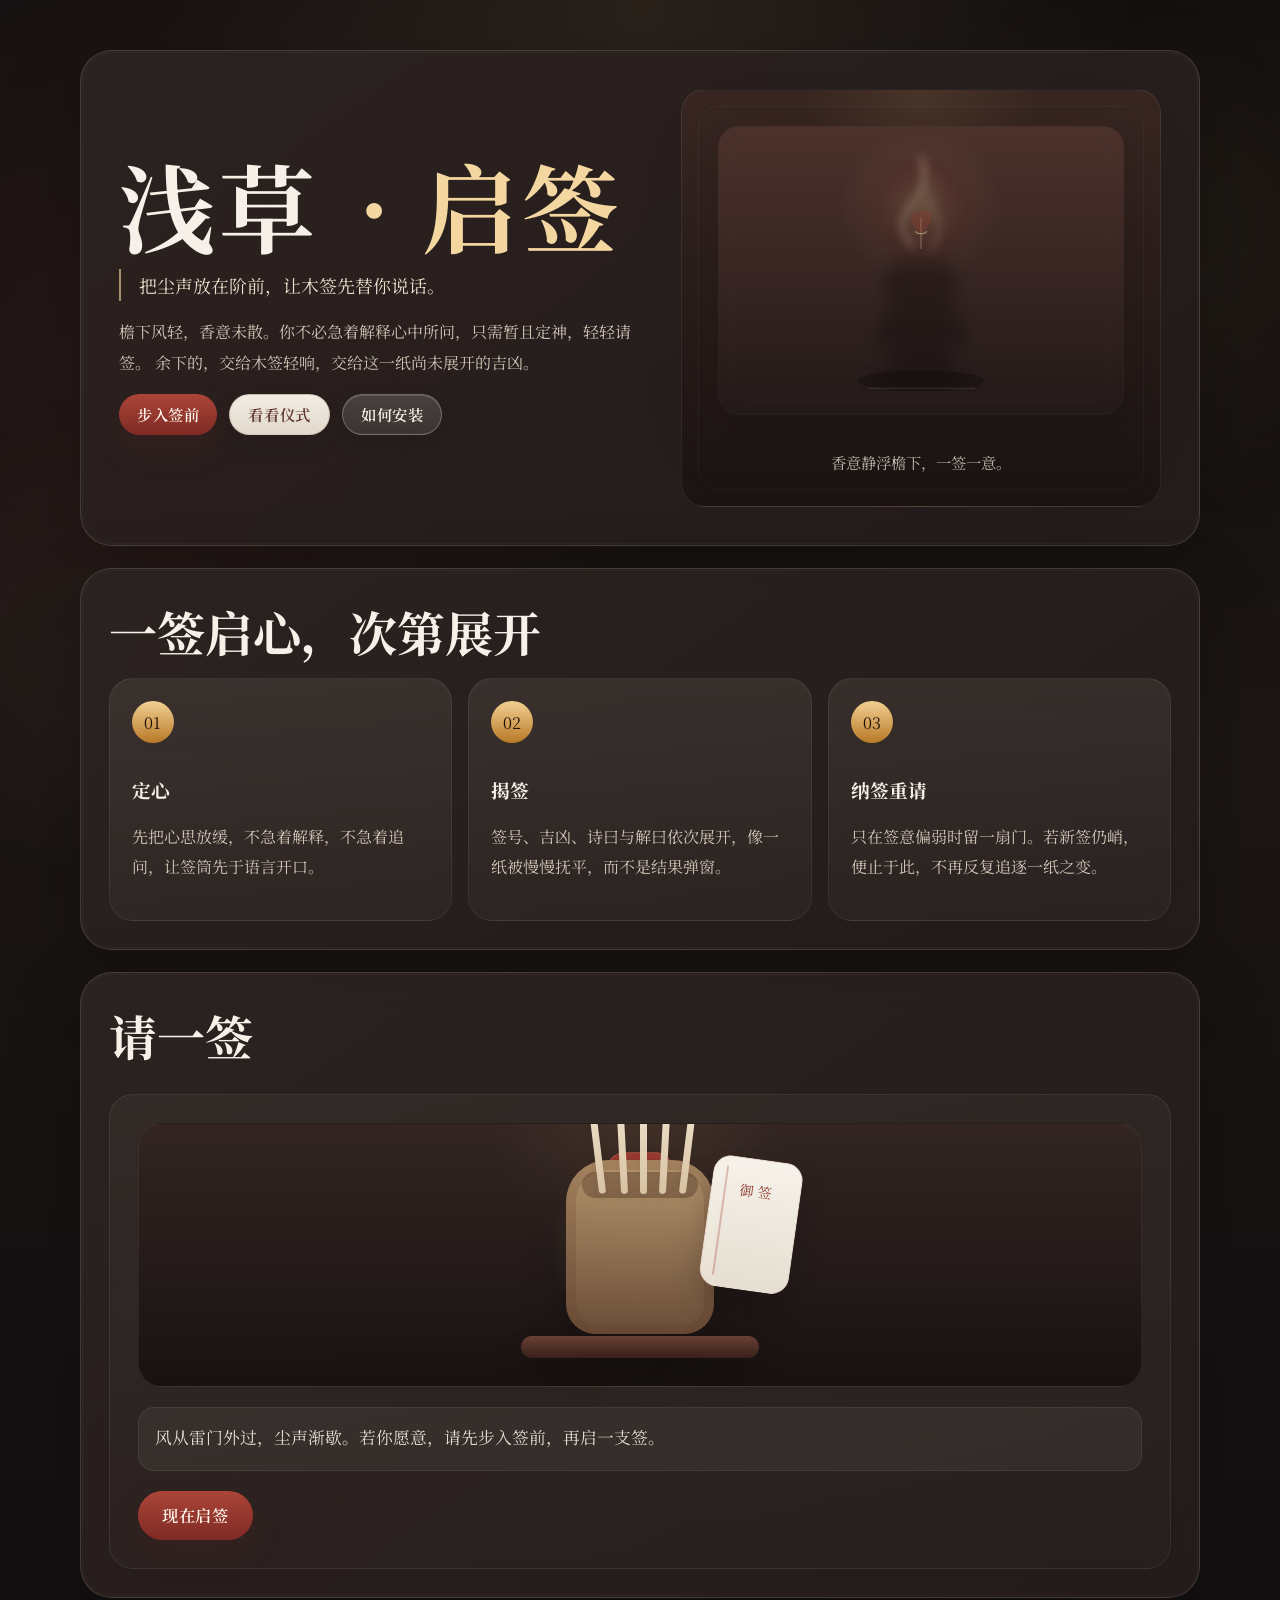
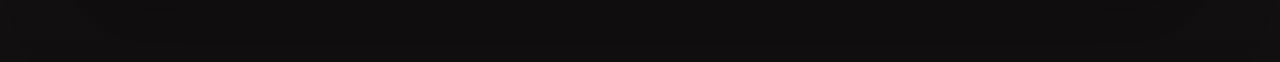
==== app/index.html @ eb8ab94d "Refine hero incense artwork" ====
<!doctype html>
<html lang="zh-CN">
  <head>
    <meta charset="utf-8" />
    <meta
      name="viewport"
      content="width=device-width, initial-scale=1, viewport-fit=cover"
    />
    <meta name="theme-color" content="#7b261b" />
    <meta
      name="description"
      content="浅草·启签 app：以更有仪式感的移动端体验，请一支真实的浅草观音灵签。"
    />
    <meta name="mobile-web-app-capable" content="yes" />
    <meta name="apple-mobile-web-app-capable" content="yes" />
    <meta name="apple-mobile-web-app-title" content="浅草·启签" />
    <meta name="apple-mobile-web-app-status-bar-style" content="black-translucent" />
    <title>浅草·启签</title>
    <link rel="preconnect" href="https://fonts.googleapis.com" />
    <link rel="preconnect" href="https://fonts.gstatic.com" crossorigin />
    <link
      rel="stylesheet"
      href="https://fonts.googleapis.com/css2?family=Noto+Serif+SC:wght@400;500;600;700&display=swap"
    />
    <link rel="icon" href="./icon.svg" type="image/svg+xml" />
    <link rel="apple-touch-icon" href="./icons/apple-touch-icon-180.png" />
    <link rel="manifest" href="./manifest.webmanifest" />
    <link rel="stylesheet" href="./styles.css?v=20260418-heroA1" />
  </head>
  <body>
    <div class="page-glow page-glow-a"></div>
    <div class="page-glow page-glow-b"></div>

    <main class="app-shell">
      <section class="hero panel">
        <div class="hero-copy">
          <h1>
            浅草
            <span>· 启签</span>
          </h1>
          <blockquote>
            把尘声放在阶前，让木签先替你说话。
          </blockquote>
          <p class="hero-body">
            檐下风轻，香意未散。你不必急着解释心中所问，只需暂且定神，轻轻请签。
            余下的，交给木签轻响，交给这一纸尚未展开的吉凶。
          </p>
          <div class="hero-actions">
            <button class="button button-primary" id="start-ritual">
              步入签前
            </button>
            <button class="button button-secondary" id="scroll-overview">
              看看仪式
            </button>
            <button class="button button-ghost" id="install-app" hidden>
              安装到手机
            </button>
          </div>
          <p class="install-note hidden" id="install-hint"></p>
        </div>

        <div class="hero-scene" aria-hidden="true">
          <img
            class="hero-illustration"
            src="./art/hero-incense.svg?v=20260418-heroA1"
            alt=""
          />
          <div class="scene-caption">香意静浮檐下，一签一意。</div>
        </div>
      </section>

      <section class="overview panel" id="overview">
        <div class="overview-heading">
          <h2>一签启心，次第展开</h2>
        </div>
        <div class="overview-grid">
          <article class="overview-card">
            <span class="overview-step">01</span>
            <h3>定心</h3>
            <p>先把心思放缓，不急着解释，不急着追问，让签筒先于语言开口。</p>
          </article>
          <article class="overview-card">
            <span class="overview-step">02</span>
            <h3>揭签</h3>
            <p>签号、吉凶、诗曰与解曰依次展开，像一纸被慢慢抚平，而不是结果弹窗。</p>
          </article>
          <article class="overview-card">
            <span class="overview-step">03</span>
            <h3>纳签重请</h3>
            <p>只在签意偏弱时留一扇门。若新签仍峭，便止于此，不再反复追逐一纸之变。</p>
          </article>
        </div>
      </section>

      <section class="ritual panel ritual-panel" id="ritual-panel">
        <div class="panel-heading">
          <div>
            <h2 id="ritual-title">请一签</h2>
          </div>
          <button class="button button-ghost" id="reset-session" hidden>
            收起签纸
          </button>
        </div>

        <div class="ritual-stage" id="ritual-stage">
          <div class="ritual-machine" id="ritual-machine" aria-hidden="true">
            <div class="machine-aura"></div>
            <div class="machine-label">签筒</div>
            <div class="machine-vessel">
              <span class="machine-stick machine-stick-a"></span>
              <span class="machine-stick machine-stick-b"></span>
              <span class="machine-stick machine-stick-c"></span>
              <span class="machine-stick machine-stick-d"></span>
              <span class="machine-stick machine-stick-e"></span>
            </div>
            <div class="machine-slip-card">
              <span>御签</span>
            </div>
            <div class="machine-base"></div>
          </div>

          <div class="ritual-status" id="ritual-status">
            把指尖轻轻停在这里，等一支签从静里响出来。
          </div>

          <div class="ritual-actions" id="ritual-actions">
            <button class="button button-primary button-large" id="draw-button">
              现在启签
            </button>
          </div>
        </div>

        <section class="result hidden" id="result-card" aria-live="polite">
          <div class="result-topline" id="result-topline"></div>
          <div class="result-reveal" id="result-reveal"></div>
          <div class="fortune-chip" id="fortune-chip"></div>

          <section class="fortune-section">
            <h3>诗曰</h3>
            <p class="poem" id="fortune-poem"></p>
          </section>

          <section class="fortune-section">
            <h3>签意</h3>
            <p class="explain" id="fortune-summary"></p>
            <p class="explain explain-detail" id="fortune-explain"></p>
          </section>

          <section class="fortune-section">
            <h3>解曰</h3>
            <ul class="guidance-list" id="fortune-guidance"></ul>
          </section>

          <section class="ritual-note hidden" id="redraw-note">
            <h3>若你不欲留此签</h3>
            <p id="redraw-invitation"></p>
            <p id="redraw-ritual"></p>
            <p id="redraw-shift"></p>
          </section>

          <section class="ritual-note hidden" id="fate-shift-note">
            <h3>转势</h3>
            <p id="fate-shift-before"></p>
            <p id="fate-shift-after"></p>
          </section>

          <section class="ritual-stop hidden" id="stop-note">
            <p class="stop-label">今日宜止</p>
            <p>
              新签仍示峭意，今日的签话已经说尽。与其再追一纸之变，不如先把脚步放稳，把心火慢慢收低。
            </p>
          </section>

          <p class="result-closing" id="result-closing"></p>

          <div class="result-actions" id="result-actions"></div>
        </section>
      </section>
    </main>

    <dialog class="ritual-dialog" id="redraw-dialog">
      <form method="dialog" class="ritual-dialog-card">
        <h3>纳签重请</h3>
        <p>
          旧签若你不愿强留，便把它留在纸上，让那一段滞气止于此处。若你决定再启一回，新签将只照见从此刻起的路数。
        </p>
        <div class="dialog-actions">
          <button class="button button-secondary" value="cancel">再想想</button>
          <button class="button button-primary" id="confirm-redraw" value="default">
            销此旧签，再启新签
          </button>
        </div>
      </form>
    </dialog>

    <dialog class="ritual-dialog" id="install-dialog">
      <form method="dialog" class="ritual-dialog-card">
        <h3>添加到主屏幕</h3>
        <p class="dialog-copy" id="install-dialog-copy"></p>
        <ul class="dialog-list" id="install-dialog-steps"></ul>
        <div class="dialog-actions">
          <button class="button button-secondary" id="close-install-dialog" value="cancel">
            我知道了
          </button>
        </div>
      </form>
    </dialog>

    <template id="action-button-template">
      <button class="button"></button>
    </template>

    <script type="module" src="./app.js?v=20260416-2"></script>
  </body>
</html>
---- app/styles.css ----
:root {
  --bg-ink: #141111;
  --bg-lacquer: #241b19;
  --bg-rust: #5b3029;
  --paper: #f6f1e8;
  --paper-deep: #e9dfcf;
  --gold: #b38b52;
  --vermilion: #a33d33;
  --vermilion-deep: #7e2a24;
  --wood: #8b6848;
  --sumi: #211816;
  --gold-soft: rgba(191, 138, 44, 0.22);
  --moss: #55674f;
  --ink: #251815;
  --ink-soft: rgba(37, 24, 21, 0.74);
  --line: rgba(255, 245, 227, 0.14);
  --shadow: 0 28px 80px rgba(0, 0, 0, 0.22);
  --radius-xl: 32px;
  --radius-lg: 24px;
  --radius-md: 18px;
  --ease-out: cubic-bezier(0.2, 0.8, 0.2, 1);
  font-family: "Noto Serif SC", "Songti SC", "STSong", "Iowan Old Style",
    "Palatino Linotype", "Book Antiqua", Baskerville, "Times New Roman", serif;
}

* {
  box-sizing: border-box;
}

html {
  scroll-behavior: smooth;
}

body {
  margin: 0;
  min-height: 100vh;
  color: var(--paper);
  background:
    radial-gradient(circle at top, rgba(179, 139, 82, 0.14), transparent 28%),
    radial-gradient(circle at 14% 22%, rgba(163, 61, 51, 0.12), transparent 30%),
    linear-gradient(180deg, #131011 0%, #1c1615 46%, #120f10 100%);
  overflow-x: hidden;
}

body::before {
  content: "";
  position: fixed;
  inset: 0;
  pointer-events: none;
  background-image:
    linear-gradient(115deg, rgba(255, 255, 255, 0.018), transparent 36%),
    linear-gradient(65deg, rgba(255, 255, 255, 0.012), transparent 28%),
    repeating-linear-gradient(
      90deg,
      rgba(255, 255, 255, 0.01),
      rgba(255, 255, 255, 0.01) 1px,
      transparent 1px,
      transparent 26px
    );
  mask-image: radial-gradient(circle at center, black, transparent 88%);
  opacity: 0.2;
}

.page-glow {
  position: fixed;
  border-radius: 999px;
  filter: blur(90px);
  opacity: 0.34;
  pointer-events: none;
}

.page-glow-a {
  width: 20rem;
  height: 20rem;
  top: 8%;
  right: -4rem;
  background: rgba(191, 138, 44, 0.2);
}

.page-glow-b {
  width: 18rem;
  height: 18rem;
  bottom: 12%;
  left: -4rem;
  background: rgba(104, 133, 88, 0.14);
}

.app-shell {
  position: relative;
  z-index: 1;
  width: min(1120px, calc(100% - 32px));
  margin: 0 auto;
  padding: 28px 0 64px;
}

.panel {
  position: relative;
  overflow: hidden;
  margin-top: 22px;
  border: 1px solid var(--line);
  border-radius: var(--radius-xl);
  background:
    linear-gradient(145deg, rgba(255, 245, 227, 0.05), rgba(255, 245, 227, 0.02)),
    rgba(32, 24, 23, 0.94);
  box-shadow: var(--shadow);
  backdrop-filter: blur(18px);
}

.panel::after {
  content: "";
  position: absolute;
  inset: 1px;
  border-radius: calc(var(--radius-xl) - 1px);
  pointer-events: none;
  border: 1px solid rgba(255, 255, 255, 0.03);
}

.hero {
  display: grid;
  gap: 32px;
  padding: 28px;
}

.eyebrow {
  margin: 0 0 14px;
  font-size: 0.78rem;
  letter-spacing: 0.22em;
  text-transform: uppercase;
  color: rgba(245, 236, 218, 0.58);
}

.hero h1 {
  margin: 0;
  font-size: clamp(3rem, 9vw, 6rem);
  line-height: 0.92;
  letter-spacing: 0.04em;
}

.hero h1 span {
  display: inline-block;
  margin-left: 0.12em;
  color: #f4d7a0;
}

blockquote {
  margin: 20px 0 0;
  padding-left: 18px;
  border-left: 2px solid rgba(244, 215, 160, 0.62);
  font-size: 1.12rem;
  line-height: 1.8;
  color: rgba(255, 242, 220, 0.92);
}

.hero-body,
.overview-card p {
  font-size: 1rem;
  line-height: 1.9;
  color: rgba(255, 243, 226, 0.78);
}

.install-note {
  margin: 12px 0 0;
  font-size: 0.94rem;
  line-height: 1.8;
  color: rgba(255, 243, 226, 0.7);
}

.hero-actions,
.ritual-actions,
.dialog-actions,
.result-actions {
  display: flex;
  flex-wrap: wrap;
  gap: 12px;
}

.button {
  appearance: none;
  border: 0;
  border-radius: 999px;
  padding: 12px 18px;
  font: inherit;
  font-size: 0.96rem;
  line-height: 1;
  font-weight: 600;
  letter-spacing: 0.04em;
  cursor: pointer;
  transition:
    transform 220ms var(--ease-out),
    box-shadow 220ms var(--ease-out),
    background-color 220ms var(--ease-out),
    color 220ms var(--ease-out),
    opacity 220ms var(--ease-out);
}

.button:focus-visible {
  outline: 2px solid rgba(244, 215, 160, 0.72);
  outline-offset: 2px;
}

.button:hover {
  transform: translateY(-1px);
}

.button:active {
  transform: translateY(0);
}

.button:disabled {
  cursor: wait;
  opacity: 0.65;
}

.button-primary {
  color: #fff7ec;
  background:
    linear-gradient(180deg, rgba(172, 69, 56, 1), rgba(126, 42, 36, 1));
  box-shadow: 0 14px 28px rgba(88, 32, 27, 0.26);
}

.button-secondary {
  color: #60362f;
  background:
    linear-gradient(180deg, rgba(246, 241, 232, 0.98), rgba(234, 225, 212, 0.96));
  border: 1px solid rgba(96, 54, 47, 0.18);
  box-shadow: 0 10px 22px rgba(23, 14, 13, 0.08);
}

.button-ghost {
  color: rgba(250, 244, 236, 0.98);
  background:
    linear-gradient(180deg, rgba(246, 241, 232, 0.16), rgba(246, 241, 232, 0.1));
  border: 1px solid rgba(246, 241, 232, 0.28);
  box-shadow:
    inset 0 1px 0 rgba(255, 255, 255, 0.14),
    0 10px 24px rgba(0, 0, 0, 0.12);
}

.panel-heading .button-ghost {
  color: #fff8f0;
  background:
    linear-gradient(180deg, rgba(246, 241, 232, 0.18), rgba(246, 241, 232, 0.12));
  border-color: rgba(246, 241, 232, 0.34);
}

.button-large {
  padding-inline: 24px;
  padding-block: 16px;
  font-size: 1.02rem;
}

.hero-scene {
  position: relative;
  min-height: 360px;
  padding: 28px 28px 30px;
  display: flex;
  flex-direction: column;
  align-items: center;
  justify-content: flex-end;
  border-radius: var(--radius-lg);
  background:
    radial-gradient(circle at top, rgba(179, 139, 82, 0.14), transparent 24%),
    linear-gradient(180deg, rgba(58, 39, 34, 0.96), rgba(27, 20, 19, 0.98));
  border: 1px solid rgba(255, 242, 220, 0.08);
}

.hero-illustration {
  position: relative;
  width: min(100%, 468px);
  height: auto;
  margin-top: auto;
  filter: drop-shadow(0 18px 36px rgba(0, 0, 0, 0.16));
}

.hero-scene::after {
  content: "";
  position: absolute;
  inset: 16px;
  border-radius: calc(var(--radius-lg) - 4px);
  border: 1px solid rgba(255, 255, 255, 0.035);
  pointer-events: none;
}

.scene-aura {
  position: absolute;
  top: 42px;
  width: 180px;
  height: 180px;
  border-radius: 999px;
  background: radial-gradient(circle, rgba(242, 218, 176, 0.3), transparent 70%);
  opacity: 0.64;
}

.scene-crest {
  position: absolute;
  top: 26px;
  width: 104px;
  height: 104px;
  border-radius: 50%;
  background:
    radial-gradient(circle at 50% 42%, rgba(244, 215, 160, 0.24), rgba(163, 61, 51, 0.16) 52%, transparent 72%);
  border: 1px solid rgba(255, 232, 214, 0.14);
  box-shadow:
    inset 0 1px 0 rgba(255, 255, 255, 0.08),
    0 18px 38px rgba(0, 0, 0, 0.14);
}

.scene-crest::before,
.scene-crest::after {
  content: "";
  position: absolute;
  left: 50%;
  transform: translateX(-50%);
}

.scene-crest::before {
  top: -30px;
  width: 1px;
  height: 30px;
  background: linear-gradient(180deg, rgba(244, 215, 160, 0.42), transparent);
}

.scene-crest::after {
  inset: 16px;
  border-radius: 50%;
  border: 1px solid rgba(244, 215, 160, 0.18);
  box-shadow: inset 0 0 0 10px rgba(255, 245, 227, 0.02);
  transform: none;
}

.scene-vessel {
  position: absolute;
  bottom: 84px;
  width: 156px;
  height: 194px;
  border-radius: 44px 44px 32px 32px;
  background:
    linear-gradient(180deg, rgba(183, 150, 109, 0.98), rgba(107, 78, 56, 0.98));
  box-shadow:
    inset 0 0 0 10px rgba(90, 54, 34, 0.18),
    0 24px 42px rgba(0, 0, 0, 0.2);
  z-index: 2;
}

.scene-vessel::before {
  content: "";
  position: absolute;
  inset: 12px 16px auto;
  height: 24px;
  border-radius: 999px;
  background: rgba(74, 49, 36, 0.38);
}

.scene-stick,
.machine-stick {
  position: absolute;
  bottom: 140px;
  width: 7px;
  height: 118px;
  border-radius: 999px;
  background: linear-gradient(180deg, #f4ead7, #d7c2a2);
  box-shadow: 0 6px 10px rgba(0, 0, 0, 0.08);
}

.scene-stick-a,
.machine-stick-a {
  left: 26px;
  transform: rotate(-7deg);
}

.scene-stick-b,
.machine-stick-b {
  left: 52px;
  transform: rotate(-3deg);
}

.scene-stick-c,
.machine-stick-c {
  left: 74px;
}

.scene-stick-d,
.machine-stick-d {
  left: 96px;
  transform: rotate(3deg);
}

.scene-stick-e,
.machine-stick-e {
  left: 120px;
  transform: rotate(7deg);
}

.scene-slip-paper {
  position: absolute;
  right: 92px;
  bottom: 118px;
  width: 96px;
  height: 136px;
  padding-top: 22px;
  border-radius: 18px;
  background:
    linear-gradient(180deg, rgba(250, 247, 239, 0.98), rgba(234, 226, 213, 0.98));
  border: 1px solid rgba(126, 42, 36, 0.12);
  box-shadow: 0 22px 36px rgba(0, 0, 0, 0.18);
  transform: rotate(8deg);
  color: #8f3c31;
  font-size: 0.92rem;
  letter-spacing: 0.26em;
  text-align: center;
  z-index: 1;
}

.scene-slip-paper::before,
.machine-slip-card::before {
  content: "";
  position: absolute;
  inset: 10px auto 10px 12px;
  width: 2px;
  border-radius: 999px;
  background: rgba(163, 61, 51, 0.3);
}

.scene-slip-paper span,
.machine-slip-card span {
  display: inline-block;
  transform: translateX(0.13em);
}

.scene-base {
  position: relative;
  width: 248px;
  height: 24px;
  border-radius: 999px;
  background: linear-gradient(180deg, #694033, #38201a);
  box-shadow: 0 18px 32px rgba(0, 0, 0, 0.18);
}

.scene-caption {
  position: relative;
  margin-top: 26px;
  font-size: 0.96rem;
  line-height: 1.8;
  color: rgba(255, 244, 230, 0.72);
}

.overview,
.ritual-panel {
  padding: 28px;
}

.overview-heading {
  margin-bottom: 12px;
}

.overview-grid {
  display: grid;
  gap: 16px;
}

.overview-card {
  padding: 22px;
  border-radius: var(--radius-lg);
  background:
    linear-gradient(180deg, rgba(255, 245, 227, 0.08), rgba(255, 245, 227, 0.03));
  border: 1px solid rgba(255, 245, 227, 0.07);
  transform: translateY(18px);
  opacity: 0;
  animation: rise-in 700ms var(--ease-out) forwards;
}

.overview-card:nth-child(2) {
  animation-delay: 120ms;
}

.overview-card:nth-child(3) {
  animation-delay: 220ms;
}

.overview-step {
  display: inline-flex;
  align-items: center;
  justify-content: center;
  width: 42px;
  height: 42px;
  border-radius: 999px;
  margin-bottom: 14px;
  color: #23110c;
  background: linear-gradient(180deg, #f2d093, #b87926);
}

.panel-heading {
  display: flex;
  align-items: start;
  justify-content: space-between;
  gap: 18px;
}

.panel-heading h2,
.overview-heading h2 {
  margin: 0;
  font-size: clamp(1.8rem, 4vw, 3rem);
}

.ritual-stage {
  display: grid;
  gap: 20px;
  margin-top: 24px;
  padding: 20px;
  border-radius: var(--radius-lg);
  background:
    linear-gradient(180deg, rgba(245, 236, 218, 0.045), rgba(245, 236, 218, 0.02));
  border: 1px solid rgba(245, 236, 218, 0.08);
}

.ritual-machine {
  position: relative;
  height: 264px;
  border-radius: var(--radius-lg);
  background:
    radial-gradient(circle at top, rgba(179, 139, 82, 0.12), transparent 26%),
    linear-gradient(180deg, rgba(51, 37, 34, 0.96), rgba(24, 18, 17, 0.98));
  overflow: hidden;
  border: 1px solid rgba(245, 236, 218, 0.06);
}

.machine-aura,
.machine-label,
.machine-vessel,
.machine-slip-card,
.machine-base {
  position: absolute;
  left: 50%;
  transform: translateX(-50%);
}

.machine-aura {
  top: 34px;
  width: 180px;
  height: 180px;
  border-radius: 999px;
  background: radial-gradient(circle, rgba(242, 218, 176, 0.22), transparent 72%);
}

.machine-label {
  top: 28px;
  padding: 8px 16px;
  border-radius: 999px;
  background:
    linear-gradient(180deg, rgba(163, 61, 51, 0.94), rgba(126, 42, 36, 0.98));
  border: 1px solid rgba(255, 232, 214, 0.16);
  font-size: 0.8rem;
  letter-spacing: 0.28em;
  color: rgba(252, 244, 233, 0.96);
  box-shadow: 0 14px 24px rgba(0, 0, 0, 0.12);
}

.machine-vessel {
  bottom: 52px;
  width: 148px;
  height: 174px;
  border-radius: 42px 42px 30px 30px;
  background:
    linear-gradient(180deg, rgba(183, 150, 109, 0.98), rgba(107, 78, 56, 0.98));
  box-shadow:
    inset 0 0 0 10px rgba(90, 54, 34, 0.18),
    0 28px 44px rgba(0, 0, 0, 0.2);
  transform-origin: center bottom;
}

.machine-vessel::before {
  content: "";
  position: absolute;
  inset: 12px 16px auto;
  height: 26px;
  border-radius: 999px;
  background: rgba(74, 49, 36, 0.38);
}

.machine-slip-card {
  bottom: 96px;
  margin-left: 102px;
  width: 90px;
  height: 132px;
  padding-top: 21px;
  border-radius: 18px;
  background:
    linear-gradient(180deg, rgba(250, 247, 239, 0.98), rgba(234, 226, 213, 0.98));
  border: 1px solid rgba(126, 42, 36, 0.12);
  box-shadow: 0 18px 28px rgba(0, 0, 0, 0.18);
  color: #8f3c31;
  font-size: 0.88rem;
  letter-spacing: 0.26em;
  text-align: center;
  transform: translateX(-50%) rotate(8deg);
  transform-origin: center bottom;
}

.machine-base {
  bottom: 28px;
  width: 238px;
  height: 22px;
  border-radius: 999px;
  background: linear-gradient(180deg, #694033, #38201a);
  box-shadow: 0 18px 30px rgba(0, 0, 0, 0.18);
}

.ritual-machine.is-drawing .machine-vessel {
  animation: vessel-sway 1100ms var(--ease-out);
}

.ritual-machine.is-drawing .machine-slip-card {
  animation: slip-lift 1100ms var(--ease-out);
}

.ritual-machine.is-drawing .machine-stick {
  animation: stick-shiver 1100ms var(--ease-out);
}

.ritual-status {
  min-height: 64px;
  padding: 14px 16px;
  border-radius: 16px;
  background: rgba(246, 241, 232, 0.05);
  border: 1px solid rgba(246, 241, 232, 0.08);
  font-size: 1.05rem;
  line-height: 1.8;
  color: rgba(255, 247, 238, 0.88);
}

.result {
  position: relative;
  margin-top: 26px;
  padding: 28px 24px 26px;
  border-radius: calc(var(--radius-lg) + 6px);
  background:
    linear-gradient(180deg, rgba(248, 243, 235, 0.99), rgba(237, 229, 216, 0.99));
  border: 1px solid rgba(104, 72, 60, 0.12);
  color: var(--ink);
  box-shadow: 0 28px 54px rgba(0, 0, 0, 0.18);
  transform: translateY(28px);
  opacity: 0;
  isolation: isolate;
}

.result.is-visible {
  animation: result-in 900ms var(--ease-out) forwards;
}

.result::before {
  content: "";
  position: absolute;
  inset: 12px;
  border-radius: calc(var(--radius-lg) - 2px);
  border: 1px solid rgba(120, 90, 72, 0.08);
  pointer-events: none;
}

.result::after {
  content: "";
  position: absolute;
  top: 22px;
  right: 24px;
  width: 38px;
  height: 38px;
  border-radius: 999px;
  background: radial-gradient(circle, rgba(163, 61, 51, 0.22), rgba(163, 61, 51, 0.05));
  pointer-events: none;
}

.hidden {
  display: none !important;
}

.result-topline {
  font-size: 1rem;
  line-height: 1.9;
  color: #5a443c;
}

.result-reveal {
  margin-top: 12px;
  font-size: clamp(1.7rem, 5vw, 2.7rem);
  line-height: 1.2;
  color: #201310;
}

.fortune-chip {
  display: inline-flex;
  align-items: center;
  margin-top: 18px;
  padding: 8px 14px;
  border-radius: 999px;
  background: rgba(82, 52, 44, 0.08);
  color: rgba(37, 24, 21, 0.9);
  font-weight: 600;
}

.fortune-chip[data-bucket="upper"] {
  background: rgba(163, 61, 51, 0.12);
  color: #8a3128;
}

.fortune-chip[data-bucket="middle"] {
  background: rgba(85, 103, 79, 0.15);
  color: #41513d;
}

.fortune-chip[data-bucket="lower"] {
  background: rgba(123, 38, 27, 0.12);
  color: #6a2218;
}

.fortune-section {
  margin-top: 24px;
}

.fortune-section h3,
.ritual-note h3 {
  margin: 0 0 10px;
  font-size: 1rem;
  letter-spacing: 0.14em;
  color: #8a3128;
}

.poem {
  margin: 0;
  padding: 18px 18px 18px 20px;
  border-radius: 18px;
  border-left: 3px solid rgba(163, 61, 51, 0.56);
  background: rgba(255, 255, 255, 0.5);
  white-space: pre-line;
  font-size: 1.28rem;
  line-height: 1.92;
  color: #1f130f;
}

.explain {
  margin: 0;
  color: #43312c;
}

.explain-detail {
  margin-top: 12px;
  padding: 16px 18px;
  border-radius: 16px;
  background: rgba(255, 255, 255, 0.42);
}

.guidance-list {
  list-style: none;
  margin: 0;
  padding: 0;
  display: grid;
  gap: 10px;
}

.guidance-list li {
  padding: 14px 14px 14px 16px;
  border-left: 3px solid rgba(163, 61, 51, 0.36);
  border-radius: 0 14px 14px 0;
  background: rgba(255, 255, 255, 0.48);
  color: #3d2b25;
  line-height: 1.75;
}

.ritual-note,
.ritual-stop {
  margin-top: 22px;
  padding: 18px;
  border-radius: var(--radius-md);
  background:
    linear-gradient(180deg, rgba(123, 38, 27, 0.08), rgba(123, 38, 27, 0.03));
  border: 1px solid rgba(123, 38, 27, 0.14);
}

.ritual-stop {
  background:
    linear-gradient(180deg, rgba(37, 24, 21, 0.08), rgba(37, 24, 21, 0.03));
  border-color: rgba(37, 24, 21, 0.12);
}

.ritual-note p,
.ritual-stop p {
  color: #46332d;
}

.stop-label {
  margin: 0 0 10px;
  font-size: 0.86rem;
  letter-spacing: 0.22em;
  text-transform: uppercase;
  color: rgba(37, 24, 21, 0.5);
}

.result-closing {
  margin: 24px 0 0;
  font-size: 1.04rem;
  line-height: 1.9;
  color: #40302b;
}

.result-actions {
  margin-top: 20px;
}

.ritual-dialog {
  width: min(92vw, 520px);
  padding: 0;
  border: 0;
  border-radius: var(--radius-xl);
  background: transparent;
}

.ritual-dialog::backdrop {
  background: rgba(17, 9, 8, 0.72);
  backdrop-filter: blur(10px);
}

.ritual-dialog-card {
  padding: 26px;
  border-radius: var(--radius-xl);
  background:
    linear-gradient(180deg, rgba(246, 239, 225, 0.98), rgba(232, 218, 193, 0.96));
  color: var(--ink);
  box-shadow: 0 32px 90px rgba(0, 0, 0, 0.32);
}

.ritual-dialog-card h3 {
  margin: 0;
  font-size: 2rem;
}

.ritual-dialog-card p {
  line-height: 1.92;
  color: rgba(37, 24, 21, 0.76);
}

.dialog-copy {
  margin-bottom: 10px;
}

.dialog-list {
  margin: 0;
  padding-left: 20px;
  color: rgba(37, 24, 21, 0.82);
  line-height: 1.9;
}

.dialog-list li + li {
  margin-top: 8px;
}

@keyframes drift {
  from {
    transform: translateY(0) scale(1);
    opacity: 0.5;
  }
  to {
    transform: translateY(-12px) scale(1.08);
    opacity: 0.14;
  }
}

@keyframes vessel-sway {
  0%,
  100% {
    transform: translateX(-50%) rotate(0deg);
  }
  15% {
    transform: translateX(-50%) rotate(-6deg);
  }
  35% {
    transform: translateX(-50%) rotate(8deg);
  }
  60% {
    transform: translateX(-50%) rotate(-5deg);
  }
  82% {
    transform: translateX(-50%) rotate(4deg);
  }
}

@keyframes slip-lift {
  0%,
  100% {
    transform: translateX(-50%) rotate(8deg) translateY(0);
  }
  50% {
    transform: translateX(-50%) rotate(6deg) translateY(-16px);
  }
}

@keyframes stick-shiver {
  0%,
  100% {
    margin-bottom: 0;
  }
  50% {
    margin-bottom: 10px;
  }
}

@keyframes result-in {
  from {
    opacity: 0;
    transform: translateY(28px);
  }
  to {
    opacity: 1;
    transform: translateY(0);
  }
}

@keyframes rise-in {
  from {
    opacity: 0;
    transform: translateY(18px);
  }
  to {
    opacity: 1;
    transform: translateY(0);
  }
}

@media (min-width: 900px) {
  .hero {
    grid-template-columns: minmax(0, 1.05fr) minmax(360px, 0.95fr);
    align-items: center;
    padding: 38px;
  }

  .overview-grid {
    grid-template-columns: repeat(3, minmax(0, 1fr));
  }

  .ritual-stage {
    padding: 28px;
  }
}

@media (max-width: 640px) {
  .app-shell {
    width: min(100% - 20px, 1000px);
    padding-top: 14px;
  }

  .panel,
  .hero-scene,
  .ritual-stage,
  .result,
  .ritual-dialog-card {
    border-radius: 24px;
  }

  .hero,
  .overview,
  .ritual-panel {
    padding: 20px;
  }

  .scene-slip-paper {
    right: 36px;
    bottom: 112px;
  }

  .machine-slip-card {
    margin-left: 88px;
  }

  .hero-body,
  .overview-card p,
  .result-topline,
  .result-closing,
  .ritual-status {
    font-size: 0.96rem;
  }

  .poem {
    font-size: 1.12rem;
  }
}
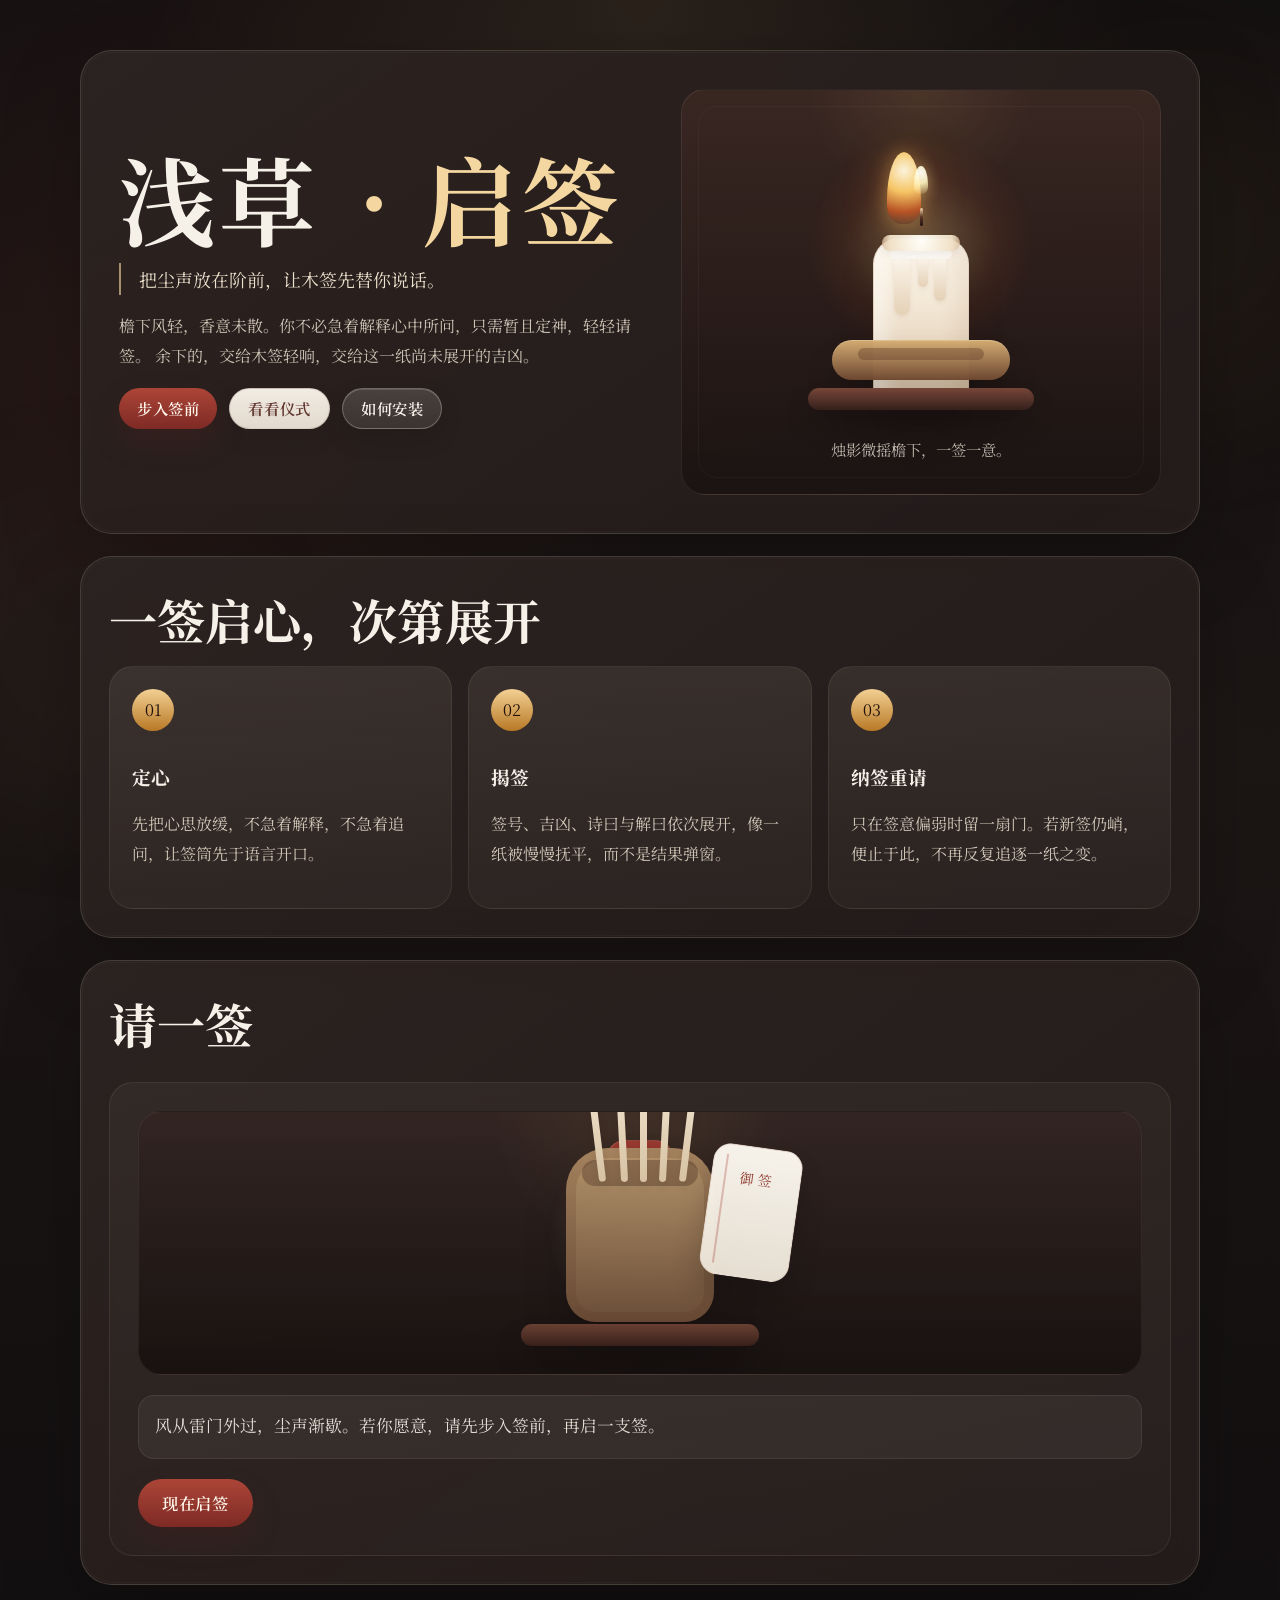
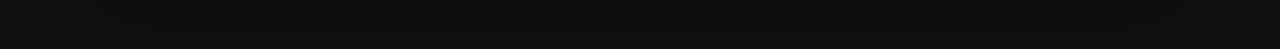
==== commit 303c5306: "Animate hero candle artwork" ====
--- a/app/index.html
+++ b/app/index.html
@@ -25,7 +25,7 @@
     <link rel="icon" href="./icon.svg" type="image/svg+xml" />
     <link rel="apple-touch-icon" href="./icons/apple-touch-icon-180.png" />
     <link rel="manifest" href="./manifest.webmanifest" />
-    <link rel="stylesheet" href="./styles.css?v=20260418-heroA1" />
+    <link rel="stylesheet" href="./styles.css?v=20260418-candle1" />
   </head>
   <body>
     <div class="page-glow page-glow-a"></div>
@@ -60,12 +60,22 @@
         </div>
 
         <div class="hero-scene" aria-hidden="true">
-          <img
-            class="hero-illustration"
-            src="./art/hero-incense.svg?v=20260418-heroA1"
-            alt=""
-          />
-          <div class="scene-caption">香意静浮檐下，一签一意。</div>
+          <div class="hero-candle">
+            <div class="candle-aura"></div>
+            <div class="candle-flame">
+              <span class="candle-flame-outer"></span>
+              <span class="candle-flame-inner"></span>
+            </div>
+            <div class="candle-wick"></div>
+            <div class="candle-body">
+              <span class="candle-wax candle-wax-a"></span>
+              <span class="candle-wax candle-wax-b"></span>
+              <span class="candle-wax candle-wax-c"></span>
+            </div>
+            <div class="candle-holder"></div>
+            <div class="candle-base"></div>
+          </div>
+          <div class="scene-caption">烛影微摇檐下，一签一意。</div>
         </div>
       </section>
 
--- a/app/styles.css
+++ b/app/styles.css
@@ -264,12 +264,174 @@
   border: 1px solid rgba(255, 242, 220, 0.08);
 }
 
-.hero-illustration {
+.hero-candle {
   position: relative;
-  width: min(100%, 468px);
-  height: auto;
+  width: 280px;
+  height: 292px;
   margin-top: auto;
-  filter: drop-shadow(0 18px 36px rgba(0, 0, 0, 0.16));
+  display: flex;
+  align-items: flex-end;
+  justify-content: center;
+}
+
+.candle-aura {
+  position: absolute;
+  top: 18px;
+  width: 220px;
+  height: 220px;
+  border-radius: 999px;
+  background:
+    radial-gradient(circle, rgba(244, 205, 133, 0.36), rgba(178, 82, 49, 0.12) 48%, transparent 72%);
+  filter: blur(6px);
+  opacity: 0.9;
+}
+
+.candle-flame {
+  position: absolute;
+  top: 34px;
+  width: 34px;
+  height: 72px;
+  transform-origin: center bottom;
+  animation: candle-flicker 3.2s ease-in-out infinite;
+}
+
+.candle-flame-outer,
+.candle-flame-inner {
+  position: absolute;
+  left: 50%;
+  transform: translateX(-50%);
+  border-radius: 60% 60% 52% 52% / 78% 78% 30% 30%;
+}
+
+.candle-flame-outer {
+  inset: 0;
+  background:
+    radial-gradient(circle at 50% 26%, rgba(255, 248, 224, 0.98), rgba(255, 204, 103, 0.95) 38%, rgba(201, 87, 36, 0.84) 74%, rgba(201, 87, 36, 0) 100%);
+  box-shadow:
+    0 0 20px rgba(255, 196, 92, 0.44),
+    0 0 46px rgba(217, 111, 47, 0.26);
+}
+
+.candle-flame-inner {
+  top: 14px;
+  width: 14px;
+  height: 28px;
+  background:
+    radial-gradient(circle at 50% 24%, rgba(255, 255, 249, 0.96), rgba(255, 243, 191, 0.9) 48%, rgba(255, 210, 112, 0.18) 100%);
+  box-shadow: 0 0 14px rgba(255, 232, 164, 0.36);
+  animation: candle-core 2.6s ease-in-out infinite;
+}
+
+.candle-wick {
+  position: absolute;
+  top: 90px;
+  width: 3px;
+  height: 18px;
+  border-radius: 999px;
+  background: linear-gradient(180deg, #f3d3a8, #5b3424 50%, #221311 100%);
+  z-index: 2;
+}
+
+.candle-body {
+  position: relative;
+  width: 96px;
+  height: 172px;
+  border-radius: 26px 26px 16px 16px;
+  background:
+    linear-gradient(180deg, rgba(255, 248, 238, 0.98), rgba(247, 236, 218, 0.98) 38%, rgba(223, 200, 170, 0.96) 100%);
+  border: 1px solid rgba(138, 98, 76, 0.18);
+  box-shadow:
+    inset -12px 0 18px rgba(173, 132, 97, 0.12),
+    inset 14px 0 16px rgba(255, 255, 255, 0.42),
+    0 22px 36px rgba(0, 0, 0, 0.14);
+}
+
+.candle-body::before {
+  content: "";
+  position: absolute;
+  inset: 10px 16px auto;
+  height: 10px;
+  border-radius: 999px;
+  background: rgba(255, 255, 255, 0.56);
+  filter: blur(0.4px);
+}
+
+.candle-body::after {
+  content: "";
+  position: absolute;
+  top: -4px;
+  left: 8px;
+  right: 8px;
+  height: 16px;
+  border-radius: 999px;
+  background:
+    radial-gradient(circle at 50% 40%, rgba(255, 254, 248, 0.98), rgba(240, 224, 197, 0.96) 78%, rgba(210, 180, 145, 0.7));
+  box-shadow: 0 4px 8px rgba(0, 0, 0, 0.06);
+}
+
+.candle-wax {
+  position: absolute;
+  top: 18px;
+  border-radius: 999px;
+  background:
+    linear-gradient(180deg, rgba(251, 245, 235, 0.98), rgba(228, 208, 181, 0.98));
+  box-shadow:
+    inset 0 1px 0 rgba(255, 255, 255, 0.46),
+    0 2px 4px rgba(96, 63, 44, 0.08);
+  transform-origin: top center;
+}
+
+.candle-wax-a {
+  left: 20px;
+  width: 16px;
+  height: 58px;
+  animation: wax-fall-a 14s ease-in-out infinite;
+}
+
+.candle-wax-b {
+  right: 22px;
+  width: 12px;
+  height: 44px;
+  animation: wax-fall-b 17s ease-in-out infinite;
+}
+
+.candle-wax-c {
+  left: 44px;
+  width: 10px;
+  height: 30px;
+  animation: wax-fall-c 20s ease-in-out infinite;
+}
+
+.candle-holder {
+  position: absolute;
+  bottom: 30px;
+  width: 178px;
+  height: 40px;
+  border-radius: 999px;
+  background:
+    linear-gradient(180deg, rgba(214, 174, 116, 0.98), rgba(110, 72, 48, 0.98));
+  box-shadow:
+    inset 0 1px 0 rgba(255, 244, 225, 0.24),
+    0 18px 30px rgba(0, 0, 0, 0.16);
+}
+
+.candle-holder::before {
+  content: "";
+  position: absolute;
+  inset: 8px 26px auto;
+  height: 12px;
+  border-radius: 999px;
+  background: rgba(82, 49, 33, 0.34);
+}
+
+.candle-base {
+  position: absolute;
+  bottom: 0;
+  width: 226px;
+  height: 22px;
+  border-radius: 999px;
+  background: linear-gradient(180deg, #764638, #35201b);
+  box-shadow: 0 16px 26px rgba(0, 0, 0, 0.18);
 }
 
 .hero-scene::after {
@@ -442,6 +604,89 @@
   font-size: 0.96rem;
   line-height: 1.8;
   color: rgba(255, 244, 230, 0.72);
+}
+
+@keyframes candle-flicker {
+  0%,
+  100% {
+    transform: translateX(0) rotate(-2deg) scaleY(1);
+    opacity: 0.96;
+  }
+  22% {
+    transform: translateX(-1px) rotate(1.4deg) scaleY(1.06);
+    opacity: 1;
+  }
+  48% {
+    transform: translateX(1px) rotate(-1.2deg) scaleY(0.96);
+    opacity: 0.92;
+  }
+  72% {
+    transform: translateX(-1px) rotate(2deg) scaleY(1.03);
+    opacity: 0.98;
+  }
+}
+
+@keyframes candle-core {
+  0%,
+  100% {
+    transform: translateX(-50%) scale(1);
+    opacity: 0.9;
+  }
+  50% {
+    transform: translateX(-50%) scale(0.88, 1.08);
+    opacity: 1;
+  }
+}
+
+@keyframes wax-fall-a {
+  0%,
+  12%,
+  100% {
+    height: 58px;
+    transform: translateY(0);
+  }
+  45% {
+    height: 76px;
+    transform: translateY(4px);
+  }
+  68% {
+    height: 84px;
+    transform: translateY(7px);
+  }
+}
+
+@keyframes wax-fall-b {
+  0%,
+  18%,
+  100% {
+    height: 44px;
+    transform: translateY(0);
+  }
+  52% {
+    height: 58px;
+    transform: translateY(5px);
+  }
+  76% {
+    height: 66px;
+    transform: translateY(9px);
+  }
+}
+
+@keyframes wax-fall-c {
+  0%,
+  24%,
+  100% {
+    height: 30px;
+    transform: translateY(0);
+  }
+  60% {
+    height: 40px;
+    transform: translateY(4px);
+  }
+  82% {
+    height: 48px;
+    transform: translateY(8px);
+  }
 }
 
 .overview,
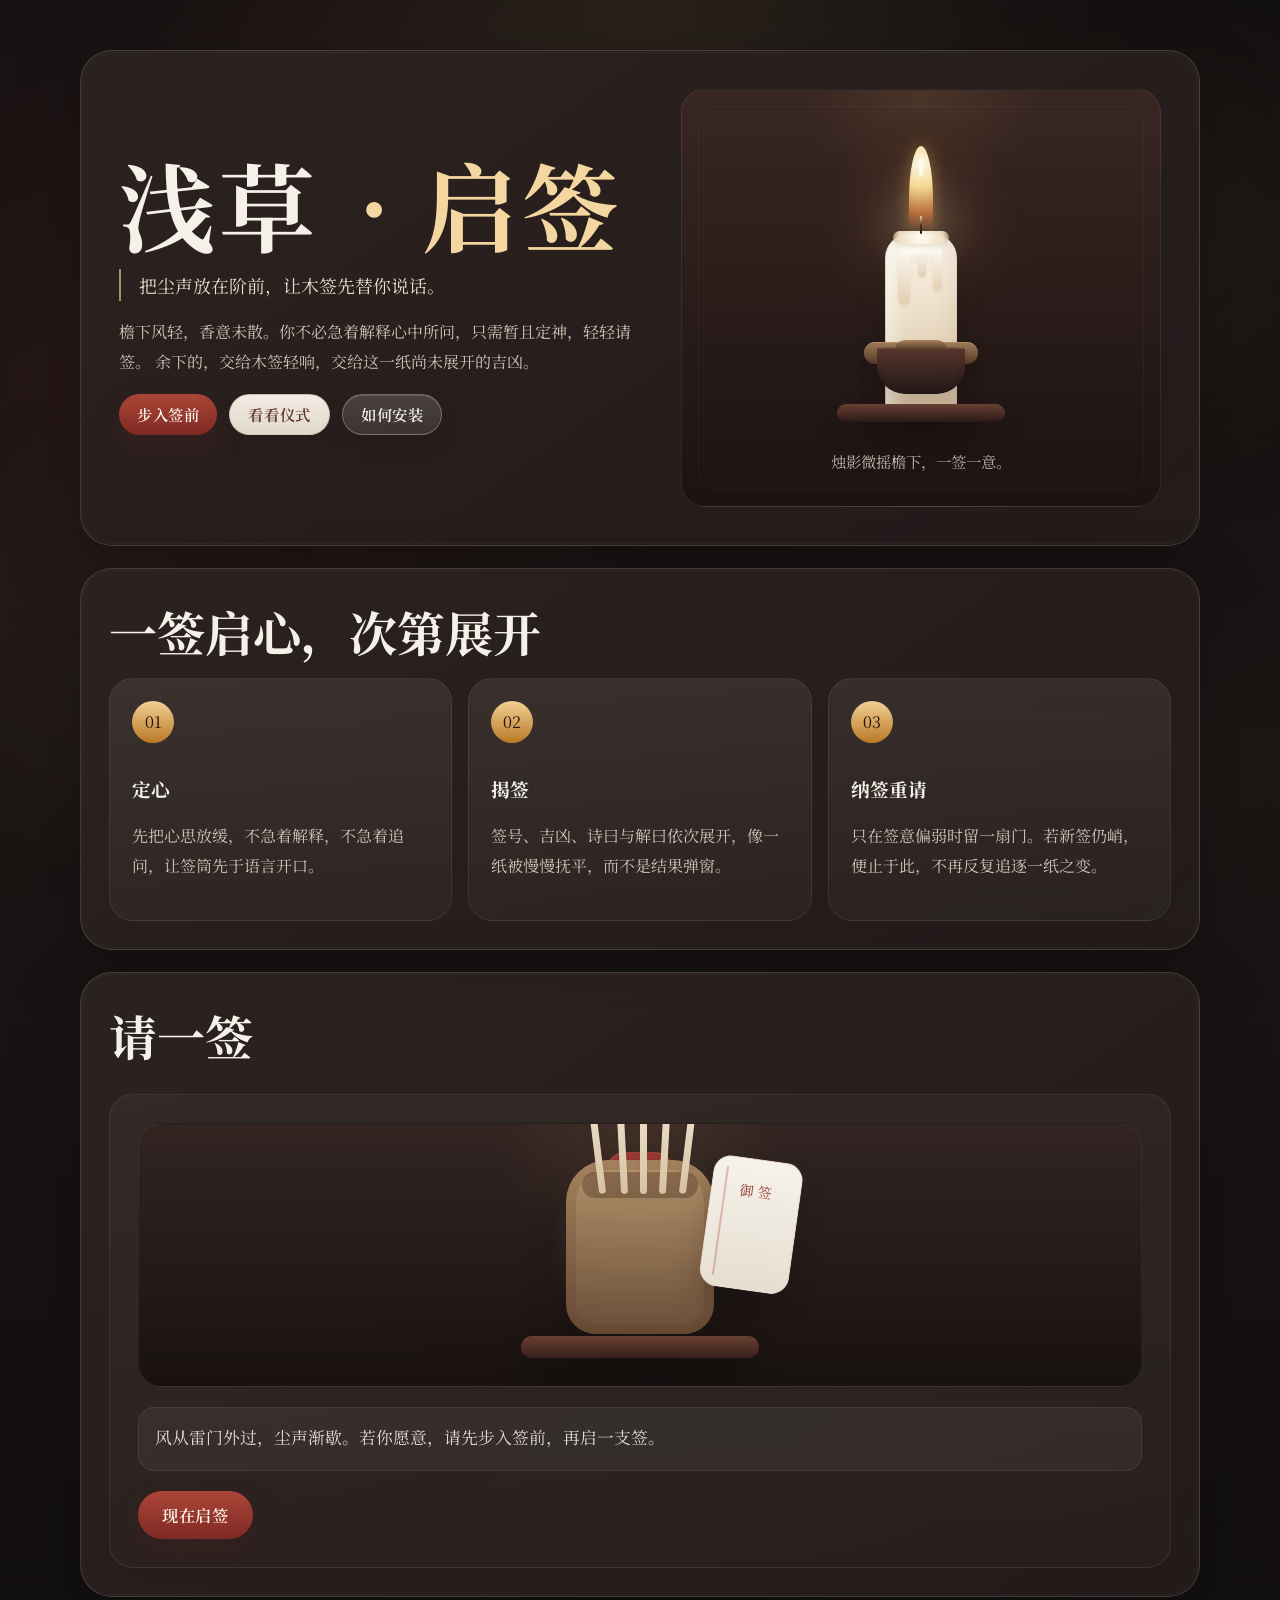
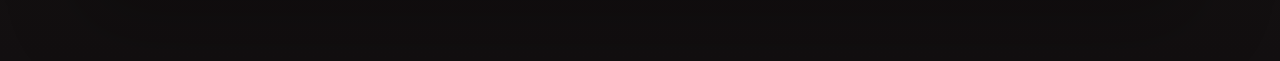
==== commit 3ceb8479: "Refine hero candle style" ====
--- a/app/index.html
+++ b/app/index.html
@@ -25,7 +25,7 @@
     <link rel="icon" href="./icon.svg" type="image/svg+xml" />
     <link rel="apple-touch-icon" href="./icons/apple-touch-icon-180.png" />
     <link rel="manifest" href="./manifest.webmanifest" />
-    <link rel="stylesheet" href="./styles.css?v=20260418-candle1" />
+    <link rel="stylesheet" href="./styles.css?v=20260418-candle2" />
   </head>
   <body>
     <div class="page-glow page-glow-a"></div>
@@ -62,16 +62,14 @@
         <div class="hero-scene" aria-hidden="true">
           <div class="hero-candle">
             <div class="candle-aura"></div>
-            <div class="candle-flame">
-              <span class="candle-flame-outer"></span>
-              <span class="candle-flame-inner"></span>
-            </div>
+            <div class="candle-flame"></div>
             <div class="candle-wick"></div>
             <div class="candle-body">
               <span class="candle-wax candle-wax-a"></span>
               <span class="candle-wax candle-wax-b"></span>
               <span class="candle-wax candle-wax-c"></span>
             </div>
+            <div class="candle-dish"></div>
             <div class="candle-holder"></div>
             <div class="candle-base"></div>
           </div>
--- a/app/styles.css
+++ b/app/styles.css
@@ -266,8 +266,8 @@
 
 .hero-candle {
   position: relative;
-  width: 280px;
-  height: 292px;
+  width: 248px;
+  height: 304px;
   margin-top: auto;
   display: flex;
   align-items: flex-end;
@@ -276,162 +276,179 @@
 
 .candle-aura {
   position: absolute;
-  top: 18px;
-  width: 220px;
-  height: 220px;
-  border-radius: 999px;
-  background:
-    radial-gradient(circle, rgba(244, 205, 133, 0.36), rgba(178, 82, 49, 0.12) 48%, transparent 72%);
-  filter: blur(6px);
-  opacity: 0.9;
+  top: 8px;
+  width: 196px;
+  height: 196px;
+  border-radius: 999px;
+  background:
+    radial-gradient(circle, rgba(246, 218, 164, 0.28), rgba(164, 88, 56, 0.08) 44%, transparent 74%);
+  filter: blur(10px);
+  opacity: 0.84;
 }
 
 .candle-flame {
   position: absolute;
-  top: 34px;
-  width: 34px;
-  height: 72px;
+  top: 28px;
+  width: 24px;
+  height: 86px;
   transform-origin: center bottom;
-  animation: candle-flicker 3.2s ease-in-out infinite;
-}
-
-.candle-flame-outer,
-.candle-flame-inner {
+  border-radius: 68% 68% 46% 46% / 84% 84% 24% 24%;
+  background:
+    radial-gradient(circle at 50% 20%, rgba(255, 251, 238, 0.98), rgba(251, 223, 150, 0.96) 34%, rgba(220, 125, 62, 0.74) 72%, rgba(220, 125, 62, 0) 100%);
+  box-shadow:
+    0 0 16px rgba(255, 197, 103, 0.34),
+    0 0 34px rgba(187, 99, 52, 0.16);
+  animation: candle-flicker 3.8s ease-in-out infinite;
+}
+
+.candle-flame::after {
+  content: "";
   position: absolute;
   left: 50%;
+  top: 12px;
+  width: 5px;
+  height: 18px;
   transform: translateX(-50%);
-  border-radius: 60% 60% 52% 52% / 78% 78% 30% 30%;
-}
-
-.candle-flame-outer {
-  inset: 0;
-  background:
-    radial-gradient(circle at 50% 26%, rgba(255, 248, 224, 0.98), rgba(255, 204, 103, 0.95) 38%, rgba(201, 87, 36, 0.84) 74%, rgba(201, 87, 36, 0) 100%);
-  box-shadow:
-    0 0 20px rgba(255, 196, 92, 0.44),
-    0 0 46px rgba(217, 111, 47, 0.26);
-}
-
-.candle-flame-inner {
-  top: 14px;
-  width: 14px;
-  height: 28px;
-  background:
-    radial-gradient(circle at 50% 24%, rgba(255, 255, 249, 0.96), rgba(255, 243, 191, 0.9) 48%, rgba(255, 210, 112, 0.18) 100%);
-  box-shadow: 0 0 14px rgba(255, 232, 164, 0.36);
-  animation: candle-core 2.6s ease-in-out infinite;
+  border-radius: 999px;
+  background: rgba(255, 250, 234, 0.9);
+  filter: blur(0.6px);
+  opacity: 0.88;
 }
 
 .candle-wick {
   position: absolute;
-  top: 90px;
-  width: 3px;
+  top: 98px;
+  width: 2px;
   height: 18px;
   border-radius: 999px;
-  background: linear-gradient(180deg, #f3d3a8, #5b3424 50%, #221311 100%);
+  background: linear-gradient(180deg, #f5dcb4, #573627 48%, #1f1311 100%);
   z-index: 2;
 }
 
 .candle-body {
   position: relative;
-  width: 96px;
-  height: 172px;
-  border-radius: 26px 26px 16px 16px;
-  background:
-    linear-gradient(180deg, rgba(255, 248, 238, 0.98), rgba(247, 236, 218, 0.98) 38%, rgba(223, 200, 170, 0.96) 100%);
-  border: 1px solid rgba(138, 98, 76, 0.18);
+  width: 72px;
+  height: 188px;
+  border-radius: 24px 24px 14px 14px;
+  background:
+    linear-gradient(180deg, rgba(252, 246, 236, 0.99), rgba(243, 231, 210, 0.98) 36%, rgba(220, 197, 164, 0.96) 100%);
+  border: 1px solid rgba(132, 95, 73, 0.16);
   box-shadow:
-    inset -12px 0 18px rgba(173, 132, 97, 0.12),
-    inset 14px 0 16px rgba(255, 255, 255, 0.42),
-    0 22px 36px rgba(0, 0, 0, 0.14);
+    inset -8px 0 16px rgba(168, 130, 95, 0.12),
+    inset 10px 0 14px rgba(255, 255, 255, 0.44),
+    0 18px 28px rgba(0, 0, 0, 0.12);
 }
 
 .candle-body::before {
   content: "";
   position: absolute;
-  inset: 10px 16px auto;
+  inset: 12px 14px auto;
+  height: 8px;
+  border-radius: 999px;
+  background: rgba(255, 255, 255, 0.52);
+  filter: blur(0.3px);
+}
+
+.candle-body::after {
+  content: "";
+  position: absolute;
+  top: -4px;
+  left: 7px;
+  right: 7px;
+  height: 13px;
+  border-radius: 999px;
+  background:
+    radial-gradient(circle at 50% 42%, rgba(255, 252, 245, 0.98), rgba(240, 223, 194, 0.94) 76%, rgba(201, 171, 138, 0.62));
+  box-shadow: 0 3px 6px rgba(0, 0, 0, 0.05);
+}
+
+.candle-wax {
+  position: absolute;
+  top: 16px;
+  border-radius: 999px;
+  background:
+    linear-gradient(180deg, rgba(251, 246, 239, 0.99), rgba(227, 206, 176, 0.98));
+  box-shadow:
+    inset 0 1px 0 rgba(255, 255, 255, 0.4),
+    0 2px 4px rgba(96, 63, 44, 0.06);
+  transform-origin: top center;
+}
+
+.candle-wax-a {
+  left: 12px;
+  width: 12px;
+  height: 54px;
+  animation: wax-fall-a 18s ease-in-out infinite;
+}
+
+.candle-wax-b {
+  right: 14px;
+  width: 9px;
+  height: 40px;
+  animation: wax-fall-b 22s ease-in-out infinite;
+}
+
+.candle-wax-c {
+  left: 32px;
+  width: 8px;
+  height: 26px;
+  animation: wax-fall-c 26s ease-in-out infinite;
+}
+
+.candle-dish {
+  position: absolute;
+  bottom: 58px;
+  width: 114px;
+  height: 22px;
+  border-radius: 999px;
+  background:
+    linear-gradient(180deg, rgba(162, 124, 86, 0.98), rgba(88, 59, 43, 0.98));
+  box-shadow:
+    inset 0 1px 0 rgba(244, 223, 191, 0.2),
+    0 8px 16px rgba(0, 0, 0, 0.12);
+}
+
+.candle-dish::before {
+  content: "";
+  position: absolute;
+  inset: 5px 18px auto;
+  height: 7px;
+  border-radius: 999px;
+  background: rgba(62, 40, 30, 0.32);
+}
+
+.candle-holder {
+  position: absolute;
+  bottom: 28px;
+  width: 88px;
+  height: 46px;
+  border-radius: 0 0 28px 28px;
+  background:
+    linear-gradient(180deg, rgba(88, 53, 44, 0.98), rgba(28, 18, 18, 0.98));
+  box-shadow:
+    inset 0 1px 0 rgba(222, 191, 154, 0.14),
+    0 14px 22px rgba(0, 0, 0, 0.14);
+}
+
+.candle-holder::before {
+  content: "";
+  position: absolute;
+  top: -8px;
+  left: 18px;
+  right: 18px;
   height: 10px;
-  border-radius: 999px;
-  background: rgba(255, 255, 255, 0.56);
-  filter: blur(0.4px);
-}
-
-.candle-body::after {
-  content: "";
-  position: absolute;
-  top: -4px;
-  left: 8px;
-  right: 8px;
-  height: 16px;
-  border-radius: 999px;
-  background:
-    radial-gradient(circle at 50% 40%, rgba(255, 254, 248, 0.98), rgba(240, 224, 197, 0.96) 78%, rgba(210, 180, 145, 0.7));
-  box-shadow: 0 4px 8px rgba(0, 0, 0, 0.06);
-}
-
-.candle-wax {
-  position: absolute;
-  top: 18px;
-  border-radius: 999px;
-  background:
-    linear-gradient(180deg, rgba(251, 245, 235, 0.98), rgba(228, 208, 181, 0.98));
-  box-shadow:
-    inset 0 1px 0 rgba(255, 255, 255, 0.46),
-    0 2px 4px rgba(96, 63, 44, 0.08);
-  transform-origin: top center;
-}
-
-.candle-wax-a {
-  left: 20px;
-  width: 16px;
-  height: 58px;
-  animation: wax-fall-a 14s ease-in-out infinite;
-}
-
-.candle-wax-b {
-  right: 22px;
-  width: 12px;
-  height: 44px;
-  animation: wax-fall-b 17s ease-in-out infinite;
-}
-
-.candle-wax-c {
-  left: 44px;
-  width: 10px;
-  height: 30px;
-  animation: wax-fall-c 20s ease-in-out infinite;
-}
-
-.candle-holder {
-  position: absolute;
-  bottom: 30px;
-  width: 178px;
-  height: 40px;
-  border-radius: 999px;
-  background:
-    linear-gradient(180deg, rgba(214, 174, 116, 0.98), rgba(110, 72, 48, 0.98));
-  box-shadow:
-    inset 0 1px 0 rgba(255, 244, 225, 0.24),
-    0 18px 30px rgba(0, 0, 0, 0.16);
-}
-
-.candle-holder::before {
-  content: "";
-  position: absolute;
-  inset: 8px 26px auto;
-  height: 12px;
-  border-radius: 999px;
-  background: rgba(82, 49, 33, 0.34);
+  border-radius: 999px 999px 6px 6px;
+  background: linear-gradient(180deg, rgba(164, 124, 86, 0.9), rgba(81, 55, 40, 0.9));
 }
 
 .candle-base {
   position: absolute;
   bottom: 0;
-  width: 226px;
-  height: 22px;
-  border-radius: 999px;
-  background: linear-gradient(180deg, #764638, #35201b);
-  box-shadow: 0 16px 26px rgba(0, 0, 0, 0.18);
+  width: 168px;
+  height: 18px;
+  border-radius: 999px;
+  background: linear-gradient(180deg, #694033, #2b1a18);
+  box-shadow: 0 14px 22px rgba(0, 0, 0, 0.16);
 }
 
 .hero-scene::after {
@@ -609,32 +626,20 @@
 @keyframes candle-flicker {
   0%,
   100% {
-    transform: translateX(0) rotate(-2deg) scaleY(1);
-    opacity: 0.96;
+    transform: translateX(0) rotate(-1.4deg) scale(1, 1);
+    opacity: 0.94;
   }
   22% {
-    transform: translateX(-1px) rotate(1.4deg) scaleY(1.06);
+    transform: translateX(-0.6px) rotate(1deg) scale(0.96, 1.05);
     opacity: 1;
   }
   48% {
-    transform: translateX(1px) rotate(-1.2deg) scaleY(0.96);
+    transform: translateX(0.8px) rotate(-1deg) scale(1.03, 0.97);
     opacity: 0.92;
   }
   72% {
-    transform: translateX(-1px) rotate(2deg) scaleY(1.03);
-    opacity: 0.98;
-  }
-}
-
-@keyframes candle-core {
-  0%,
-  100% {
-    transform: translateX(-50%) scale(1);
-    opacity: 0.9;
-  }
-  50% {
-    transform: translateX(-50%) scale(0.88, 1.08);
-    opacity: 1;
+    transform: translateX(-0.7px) rotate(1.6deg) scale(0.98, 1.04);
+    opacity: 0.97;
   }
 }
 
@@ -642,16 +647,16 @@
   0%,
   12%,
   100% {
-    height: 58px;
+    height: 54px;
     transform: translateY(0);
   }
   45% {
-    height: 76px;
-    transform: translateY(4px);
+    height: 62px;
+    transform: translateY(2px);
   }
   68% {
-    height: 84px;
-    transform: translateY(7px);
+    height: 70px;
+    transform: translateY(5px);
   }
 }
 
@@ -659,16 +664,16 @@
   0%,
   18%,
   100% {
-    height: 44px;
+    height: 40px;
     transform: translateY(0);
   }
   52% {
-    height: 58px;
+    height: 48px;
+    transform: translateY(2px);
+  }
+  76% {
+    height: 56px;
     transform: translateY(5px);
-  }
-  76% {
-    height: 66px;
-    transform: translateY(9px);
   }
 }
 
@@ -676,16 +681,16 @@
   0%,
   24%,
   100% {
-    height: 30px;
+    height: 26px;
     transform: translateY(0);
   }
   60% {
+    height: 34px;
+    transform: translateY(2px);
+  }
+  82% {
     height: 40px;
     transform: translateY(4px);
-  }
-  82% {
-    height: 48px;
-    transform: translateY(8px);
   }
 }
 
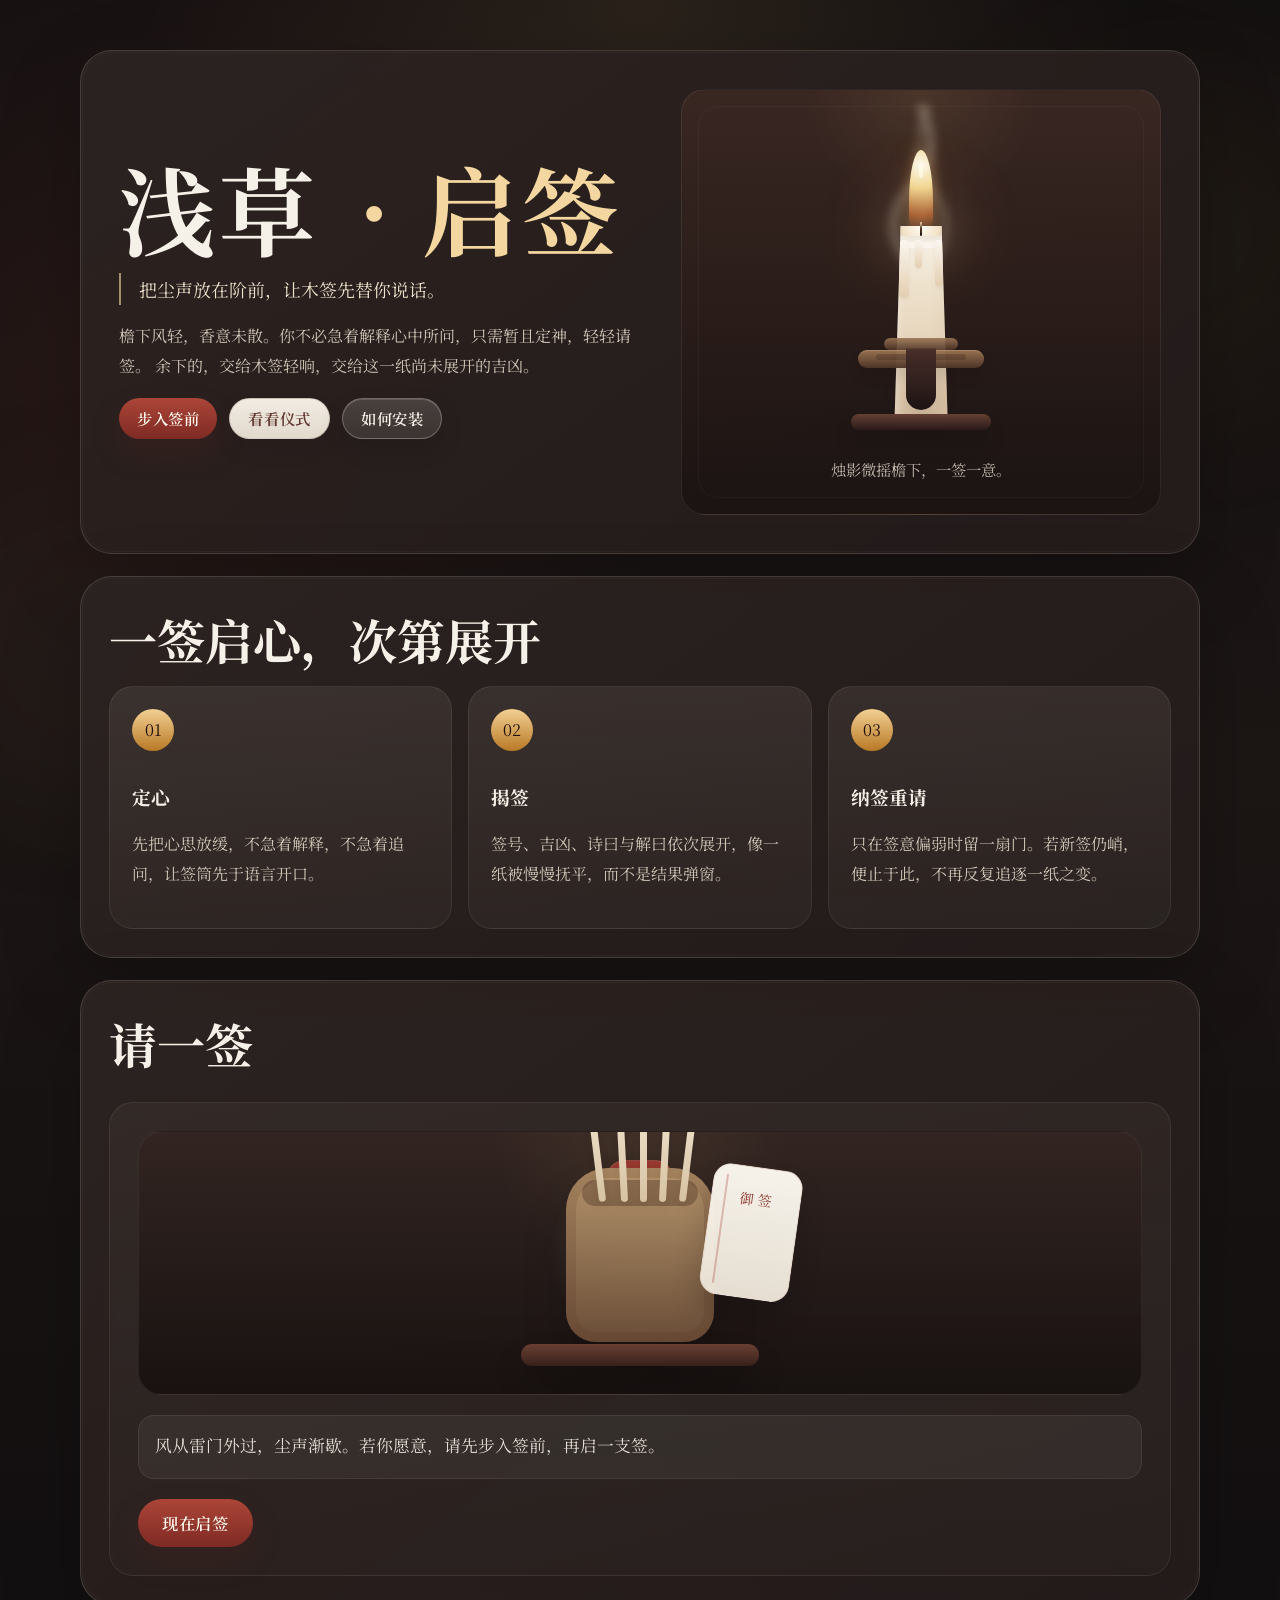
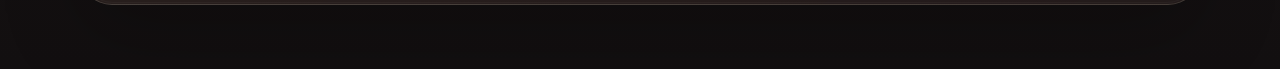
==== commit 59680e8d: "Polish hero candle wind interaction" ====
--- a/app/index.html
+++ b/app/index.html
@@ -25,7 +25,7 @@
     <link rel="icon" href="./icon.svg" type="image/svg+xml" />
     <link rel="apple-touch-icon" href="./icons/apple-touch-icon-180.png" />
     <link rel="manifest" href="./manifest.webmanifest" />
-    <link rel="stylesheet" href="./styles.css?v=20260418-candle2" />
+    <link rel="stylesheet" href="./styles.css?v=20260418-candle3" />
   </head>
   <body>
     <div class="page-glow page-glow-a"></div>
@@ -62,7 +62,25 @@
         <div class="hero-scene" aria-hidden="true">
           <div class="hero-candle">
             <div class="candle-aura"></div>
-            <div class="candle-flame"></div>
+            <div class="candle-smoke">
+              <svg class="smoke-svg" viewBox="0 0 120 180" aria-hidden="true">
+                <path
+                  class="smoke-path smoke-path-a"
+                  d="M58 172C28 144 24 116 48 90C72 64 76 34 60 8"
+                />
+                <path
+                  class="smoke-path smoke-path-b"
+                  d="M64 172C88 146 92 118 72 92C54 68 54 36 66 8"
+                />
+                <path
+                  class="smoke-path smoke-path-c"
+                  d="M60 172C48 150 52 128 64 108C76 88 76 56 64 28"
+                />
+              </svg>
+            </div>
+            <div class="candle-flame-shell">
+              <div class="candle-flame"></div>
+            </div>
             <div class="candle-wick"></div>
             <div class="candle-body">
               <span class="candle-wax candle-wax-a"></span>
@@ -218,6 +236,6 @@
       <button class="button"></button>
     </template>
 
-    <script type="module" src="./app.js?v=20260416-2"></script>
+    <script type="module" src="./app.js?v=20260418-wind1"></script>
   </body>
 </html>
--- a/app/styles.css
+++ b/app/styles.css
@@ -250,6 +250,8 @@
 }
 
 .hero-scene {
+  --wind-x: 0;
+  --wind-y: 0;
   position: relative;
   min-height: 360px;
   padding: 28px 28px 30px;
@@ -266,8 +268,8 @@
 
 .hero-candle {
   position: relative;
-  width: 248px;
-  height: 304px;
+  width: 236px;
+  height: 312px;
   margin-top: auto;
   display: flex;
   align-items: flex-end;
@@ -276,28 +278,92 @@
 
 .candle-aura {
   position: absolute;
-  top: 8px;
-  width: 196px;
-  height: 196px;
-  border-radius: 999px;
-  background:
-    radial-gradient(circle, rgba(246, 218, 164, 0.28), rgba(164, 88, 56, 0.08) 44%, transparent 74%);
-  filter: blur(10px);
-  opacity: 0.84;
+  top: 16px;
+  width: 188px;
+  height: 188px;
+  border-radius: 999px;
+  background:
+    radial-gradient(circle, rgba(246, 218, 164, 0.24), rgba(164, 88, 56, 0.06) 44%, transparent 74%);
+  filter: blur(12px);
+  opacity: 0.78;
+}
+
+.candle-smoke {
+  position: absolute;
+  top: -18px;
+  width: 144px;
+  height: 180px;
+  pointer-events: none;
+  transform:
+    translateX(calc(var(--wind-x) * 10px))
+    translateY(calc(var(--wind-y) * -3px));
+  transition: transform 180ms ease-out;
+}
+
+.smoke-svg {
+  width: 100%;
+  height: 100%;
+  overflow: visible;
+}
+
+.smoke-path {
+  fill: none;
+  stroke: rgba(239, 223, 202, 0.2);
+  stroke-linecap: round;
+  mix-blend-mode: screen;
+  transform-box: fill-box;
+  transform-origin: center bottom;
+  filter: blur(4px);
+}
+
+.smoke-path-a {
+  stroke-width: 11;
+  transform:
+    translateX(calc(var(--wind-x) * 22px))
+    rotate(calc(var(--wind-x) * 8deg));
+  animation: smoke-drift-a 8.8s ease-in-out infinite;
+}
+
+.smoke-path-b {
+  stroke-width: 8;
+  opacity: 0.72;
+  transform:
+    translateX(calc(var(--wind-x) * 32px))
+    rotate(calc(var(--wind-x) * 12deg));
+  animation: smoke-drift-b 10.2s ease-in-out infinite -1.6s;
+}
+
+.smoke-path-c {
+  stroke-width: 5.5;
+  opacity: 0.54;
+  transform:
+    translateX(calc(var(--wind-x) * 18px))
+    rotate(calc(var(--wind-x) * 6deg));
+  animation: smoke-drift-c 9.4s ease-in-out infinite -3s;
+}
+
+.candle-flame-shell {
+  position: absolute;
+  top: 32px;
+  width: 24px;
+  height: 82px;
+  transform:
+    translateX(calc(var(--wind-x) * 4px))
+    rotate(calc(var(--wind-x) * 7deg));
+  transform-origin: center bottom;
+  transition: transform 160ms ease-out;
 }
 
 .candle-flame {
   position: absolute;
-  top: 28px;
-  width: 24px;
-  height: 86px;
+  inset: 0;
   transform-origin: center bottom;
   border-radius: 68% 68% 46% 46% / 84% 84% 24% 24%;
   background:
-    radial-gradient(circle at 50% 20%, rgba(255, 251, 238, 0.98), rgba(251, 223, 150, 0.96) 34%, rgba(220, 125, 62, 0.74) 72%, rgba(220, 125, 62, 0) 100%);
+    radial-gradient(circle at 50% 18%, rgba(255, 251, 241, 0.98), rgba(251, 223, 150, 0.94) 34%, rgba(216, 118, 56, 0.68) 74%, rgba(216, 118, 56, 0) 100%);
   box-shadow:
-    0 0 16px rgba(255, 197, 103, 0.34),
-    0 0 34px rgba(187, 99, 52, 0.16);
+    0 0 14px rgba(255, 197, 103, 0.28),
+    0 0 28px rgba(187, 99, 52, 0.14);
   animation: candle-flicker 3.8s ease-in-out infinite;
 }
 
@@ -305,21 +371,21 @@
   content: "";
   position: absolute;
   left: 50%;
-  top: 12px;
-  width: 5px;
-  height: 18px;
+  top: 14px;
+  width: 4px;
+  height: 14px;
   transform: translateX(-50%);
   border-radius: 999px;
-  background: rgba(255, 250, 234, 0.9);
+  background: rgba(255, 250, 234, 0.88);
   filter: blur(0.6px);
-  opacity: 0.88;
+  opacity: 0.82;
 }
 
 .candle-wick {
   position: absolute;
-  top: 98px;
+  top: 104px;
   width: 2px;
-  height: 18px;
+  height: 14px;
   border-radius: 999px;
   background: linear-gradient(180deg, #f5dcb4, #573627 48%, #1f1311 100%);
   z-index: 2;
@@ -327,25 +393,29 @@
 
 .candle-body {
   position: relative;
-  width: 72px;
-  height: 188px;
-  border-radius: 24px 24px 14px 14px;
-  background:
-    linear-gradient(180deg, rgba(252, 246, 236, 0.99), rgba(243, 231, 210, 0.98) 36%, rgba(220, 197, 164, 0.96) 100%);
-  border: 1px solid rgba(132, 95, 73, 0.16);
+  width: 64px;
+  height: 204px;
+  clip-path: polygon(18% 0, 82% 0, 92% 100%, 8% 100%);
+  background:
+    linear-gradient(180deg, rgba(252, 247, 239, 0.98), rgba(244, 232, 211, 0.97) 28%, rgba(224, 198, 165, 0.96) 100%),
+    repeating-linear-gradient(
+      90deg,
+      rgba(255, 255, 255, 0.12) 0 2px,
+      rgba(214, 189, 156, 0.08) 2px 4px
+    );
   box-shadow:
     inset -8px 0 16px rgba(168, 130, 95, 0.12),
-    inset 10px 0 14px rgba(255, 255, 255, 0.44),
-    0 18px 28px rgba(0, 0, 0, 0.12);
+    inset 8px 0 12px rgba(255, 255, 255, 0.36),
+    0 18px 26px rgba(0, 0, 0, 0.1);
 }
 
 .candle-body::before {
   content: "";
   position: absolute;
-  inset: 12px 14px auto;
-  height: 8px;
-  border-radius: 999px;
-  background: rgba(255, 255, 255, 0.52);
+  inset: 16px 14px auto;
+  height: 6px;
+  border-radius: 999px;
+  background: rgba(255, 255, 255, 0.42);
   filter: blur(0.3px);
 }
 
@@ -353,18 +423,18 @@
   content: "";
   position: absolute;
   top: -4px;
-  left: 7px;
-  right: 7px;
-  height: 13px;
-  border-radius: 999px;
-  background:
-    radial-gradient(circle at 50% 42%, rgba(255, 252, 245, 0.98), rgba(240, 223, 194, 0.94) 76%, rgba(201, 171, 138, 0.62));
+  left: 9px;
+  right: 9px;
+  height: 14px;
+  border-radius: 999px;
+  background:
+    radial-gradient(circle at 50% 40%, rgba(255, 251, 243, 0.98), rgba(241, 224, 195, 0.92) 72%, rgba(201, 171, 138, 0.56));
   box-shadow: 0 3px 6px rgba(0, 0, 0, 0.05);
 }
 
 .candle-wax {
   position: absolute;
-  top: 16px;
+  top: 14px;
   border-radius: 999px;
   background:
     linear-gradient(180deg, rgba(251, 246, 239, 0.99), rgba(227, 206, 176, 0.98));
@@ -375,80 +445,80 @@
 }
 
 .candle-wax-a {
-  left: 12px;
-  width: 12px;
-  height: 54px;
+  left: 10px;
+  width: 10px;
+  height: 58px;
   animation: wax-fall-a 18s ease-in-out infinite;
 }
 
 .candle-wax-b {
-  right: 14px;
-  width: 9px;
-  height: 40px;
+  right: 10px;
+  width: 8px;
+  height: 46px;
   animation: wax-fall-b 22s ease-in-out infinite;
 }
 
 .candle-wax-c {
-  left: 32px;
-  width: 8px;
-  height: 26px;
+  left: 26px;
+  width: 7px;
+  height: 28px;
   animation: wax-fall-c 26s ease-in-out infinite;
 }
 
 .candle-dish {
   position: absolute;
-  bottom: 58px;
-  width: 114px;
-  height: 22px;
-  border-radius: 999px;
-  background:
-    linear-gradient(180deg, rgba(162, 124, 86, 0.98), rgba(88, 59, 43, 0.98));
+  bottom: 62px;
+  width: 126px;
+  height: 18px;
+  border-radius: 999px;
+  background:
+    linear-gradient(180deg, rgba(156, 118, 82, 0.96), rgba(79, 53, 39, 0.96));
   box-shadow:
-    inset 0 1px 0 rgba(244, 223, 191, 0.2),
-    0 8px 16px rgba(0, 0, 0, 0.12);
+    inset 0 1px 0 rgba(244, 223, 191, 0.18),
+    0 8px 14px rgba(0, 0, 0, 0.1);
 }
 
 .candle-dish::before {
   content: "";
   position: absolute;
-  inset: 5px 18px auto;
-  height: 7px;
-  border-radius: 999px;
-  background: rgba(62, 40, 30, 0.32);
+  inset: 4px 18px auto;
+  height: 6px;
+  border-radius: 999px;
+  background: rgba(55, 35, 28, 0.28);
 }
 
 .candle-holder {
   position: absolute;
-  bottom: 28px;
-  width: 88px;
-  height: 46px;
-  border-radius: 0 0 28px 28px;
-  background:
-    linear-gradient(180deg, rgba(88, 53, 44, 0.98), rgba(28, 18, 18, 0.98));
+  bottom: 20px;
+  width: 30px;
+  height: 62px;
+  border-radius: 0 0 18px 18px;
+  background:
+    linear-gradient(180deg, rgba(72, 45, 41, 0.98), rgba(24, 16, 16, 0.98));
   box-shadow:
-    inset 0 1px 0 rgba(222, 191, 154, 0.14),
-    0 14px 22px rgba(0, 0, 0, 0.14);
+    inset 0 1px 0 rgba(222, 191, 154, 0.12),
+    0 14px 22px rgba(0, 0, 0, 0.12);
 }
 
 .candle-holder::before {
   content: "";
   position: absolute;
-  top: -8px;
-  left: 18px;
-  right: 18px;
-  height: 10px;
-  border-radius: 999px 999px 6px 6px;
-  background: linear-gradient(180deg, rgba(164, 124, 86, 0.9), rgba(81, 55, 40, 0.9));
+  top: -10px;
+  left: -22px;
+  right: -22px;
+  height: 12px;
+  border-radius: 999px;
+  background: linear-gradient(180deg, rgba(154, 116, 82, 0.9), rgba(78, 52, 39, 0.9));
 }
 
 .candle-base {
   position: absolute;
   bottom: 0;
-  width: 168px;
-  height: 18px;
-  border-radius: 999px;
-  background: linear-gradient(180deg, #694033, #2b1a18);
-  box-shadow: 0 14px 22px rgba(0, 0, 0, 0.16);
+  width: 140px;
+  height: 16px;
+  border-radius: 999px;
+  background: linear-gradient(180deg, #654033, #2a1a19);
+  box-shadow: 0 14px 20px rgba(0, 0, 0, 0.14);
 }
 
 .hero-scene::after {
@@ -626,20 +696,56 @@
 @keyframes candle-flicker {
   0%,
   100% {
-    transform: translateX(0) rotate(-1.4deg) scale(1, 1);
+    transform: translateX(0) rotate(-1deg) scale(1, 1);
     opacity: 0.94;
   }
   22% {
-    transform: translateX(-0.6px) rotate(1deg) scale(0.96, 1.05);
+    transform: translateX(-0.4px) rotate(0.8deg) scale(0.96, 1.06);
     opacity: 1;
   }
   48% {
-    transform: translateX(0.8px) rotate(-1deg) scale(1.03, 0.97);
+    transform: translateX(0.6px) rotate(-0.8deg) scale(1.02, 0.98);
     opacity: 0.92;
   }
   72% {
-    transform: translateX(-0.7px) rotate(1.6deg) scale(0.98, 1.04);
+    transform: translateX(-0.5px) rotate(1.3deg) scale(0.98, 1.04);
     opacity: 0.97;
+  }
+}
+
+@keyframes smoke-drift-a {
+  0%,
+  100% {
+    opacity: 0.22;
+    stroke-dashoffset: 0;
+  }
+  50% {
+    opacity: 0.32;
+    stroke-dashoffset: 8;
+  }
+}
+
+@keyframes smoke-drift-b {
+  0%,
+  100% {
+    opacity: 0.14;
+    stroke-dashoffset: 0;
+  }
+  50% {
+    opacity: 0.24;
+    stroke-dashoffset: -10;
+  }
+}
+
+@keyframes smoke-drift-c {
+  0%,
+  100% {
+    opacity: 0.08;
+    stroke-dashoffset: 0;
+  }
+  50% {
+    opacity: 0.16;
+    stroke-dashoffset: 6;
   }
 }
 
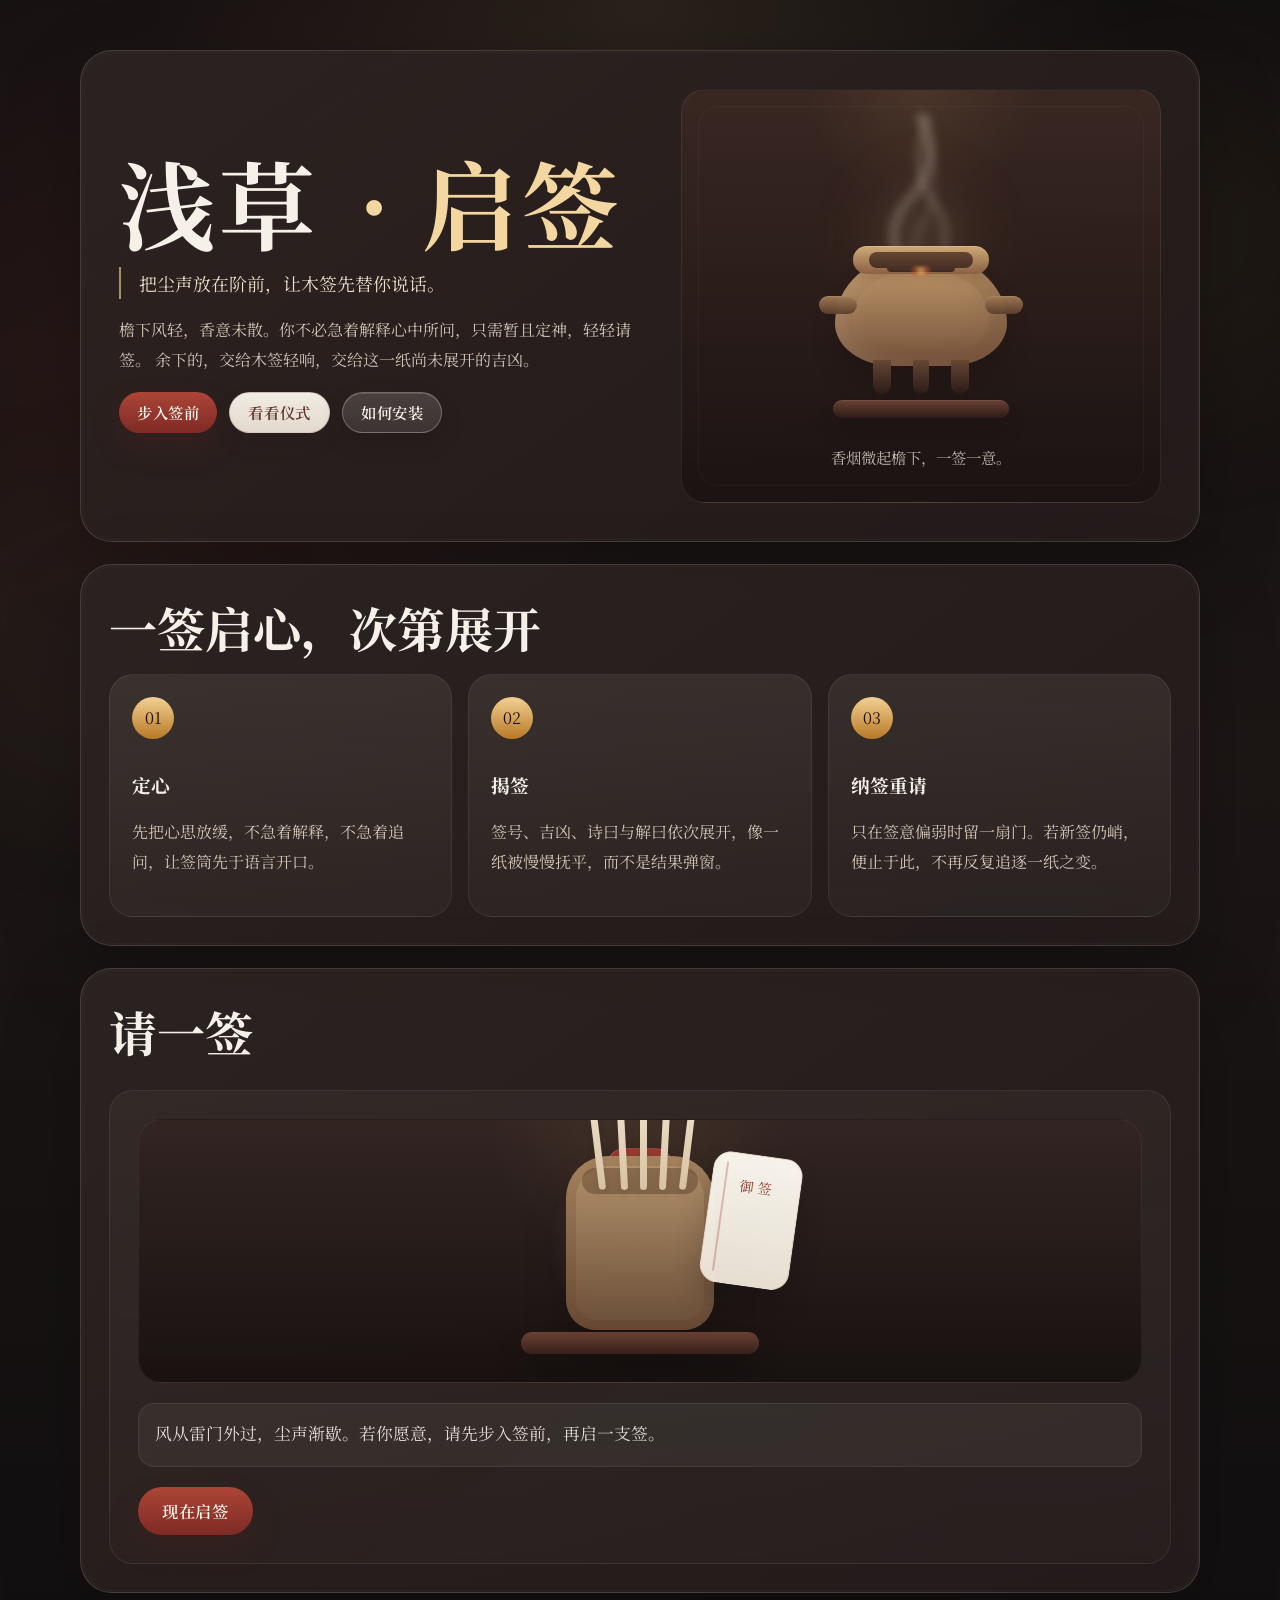
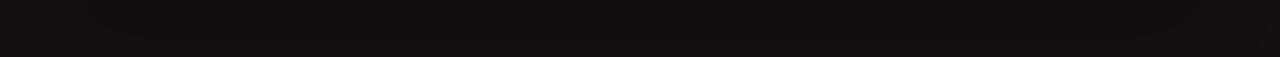
==== commit e90906a2: "Replace hero candle with incense burner" ====
--- a/app/index.html
+++ b/app/index.html
@@ -25,7 +25,7 @@
     <link rel="icon" href="./icon.svg" type="image/svg+xml" />
     <link rel="apple-touch-icon" href="./icons/apple-touch-icon-180.png" />
     <link rel="manifest" href="./manifest.webmanifest" />
-    <link rel="stylesheet" href="./styles.css?v=20260418-candle3" />
+    <link rel="stylesheet" href="./styles.css?v=20260418-incense1" />
   </head>
   <body>
     <div class="page-glow page-glow-a"></div>
@@ -60,9 +60,9 @@
         </div>
 
         <div class="hero-scene" aria-hidden="true">
-          <div class="hero-candle">
-            <div class="candle-aura"></div>
-            <div class="candle-smoke">
+          <div class="hero-incense">
+            <div class="incense-aura"></div>
+            <div class="incense-smoke">
               <svg class="smoke-svg" viewBox="0 0 120 180" aria-hidden="true">
                 <path
                   class="smoke-path smoke-path-a"
@@ -78,20 +78,19 @@
                 />
               </svg>
             </div>
-            <div class="candle-flame-shell">
-              <div class="candle-flame"></div>
-            </div>
-            <div class="candle-wick"></div>
-            <div class="candle-body">
-              <span class="candle-wax candle-wax-a"></span>
-              <span class="candle-wax candle-wax-b"></span>
-              <span class="candle-wax candle-wax-c"></span>
-            </div>
-            <div class="candle-dish"></div>
-            <div class="candle-holder"></div>
-            <div class="candle-base"></div>
-          </div>
-          <div class="scene-caption">烛影微摇檐下，一签一意。</div>
+            <div class="incense-burner">
+              <div class="incense-mouth"></div>
+              <div class="incense-ash"></div>
+              <div class="incense-ember"></div>
+              <span class="incense-handle incense-handle-left"></span>
+              <span class="incense-handle incense-handle-right"></span>
+              <span class="incense-foot incense-foot-left"></span>
+              <span class="incense-foot incense-foot-center"></span>
+              <span class="incense-foot incense-foot-right"></span>
+            </div>
+            <div class="incense-plinth"></div>
+          </div>
+          <div class="scene-caption">香烟微起檐下，一签一意。</div>
         </div>
       </section>
 
--- a/app/styles.css
+++ b/app/styles.css
@@ -266,37 +266,37 @@
   border: 1px solid rgba(255, 242, 220, 0.08);
 }
 
-.hero-candle {
+.hero-incense {
   position: relative;
-  width: 236px;
-  height: 312px;
+  width: 264px;
+  height: 300px;
   margin-top: auto;
   display: flex;
   align-items: flex-end;
   justify-content: center;
 }
 
-.candle-aura {
-  position: absolute;
-  top: 16px;
-  width: 188px;
-  height: 188px;
-  border-radius: 999px;
-  background:
-    radial-gradient(circle, rgba(246, 218, 164, 0.24), rgba(164, 88, 56, 0.06) 44%, transparent 74%);
-  filter: blur(12px);
-  opacity: 0.78;
-}
-
-.candle-smoke {
-  position: absolute;
-  top: -18px;
+.incense-aura {
+  position: absolute;
+  top: 14px;
+  width: 204px;
+  height: 204px;
+  border-radius: 999px;
+  background:
+    radial-gradient(circle, rgba(238, 206, 148, 0.2), rgba(164, 88, 56, 0.05) 44%, transparent 74%);
+  filter: blur(14px);
+  opacity: 0.72;
+}
+
+.incense-smoke {
+  position: absolute;
+  top: -8px;
   width: 144px;
   height: 180px;
   pointer-events: none;
   transform:
-    translateX(calc(var(--wind-x) * 10px))
-    translateY(calc(var(--wind-y) * -3px));
+    translateX(calc(var(--wind-x) * 12px))
+    translateY(calc(var(--wind-y) * -4px));
   transition: transform 180ms ease-out;
 }
 
@@ -342,183 +342,135 @@
   animation: smoke-drift-c 9.4s ease-in-out infinite -3s;
 }
 
-.candle-flame-shell {
-  position: absolute;
-  top: 32px;
-  width: 24px;
-  height: 82px;
-  transform:
-    translateX(calc(var(--wind-x) * 4px))
-    rotate(calc(var(--wind-x) * 7deg));
-  transform-origin: center bottom;
-  transition: transform 160ms ease-out;
-}
-
-.candle-flame {
-  position: absolute;
-  inset: 0;
-  transform-origin: center bottom;
-  border-radius: 68% 68% 46% 46% / 84% 84% 24% 24%;
-  background:
-    radial-gradient(circle at 50% 18%, rgba(255, 251, 241, 0.98), rgba(251, 223, 150, 0.94) 34%, rgba(216, 118, 56, 0.68) 74%, rgba(216, 118, 56, 0) 100%);
+.incense-burner {
+  position: absolute;
+  bottom: 52px;
+  width: 172px;
+  height: 112px;
+  border-radius: 46% 46% 34% 34% / 62% 62% 38% 38%;
+  background:
+    linear-gradient(180deg, rgba(190, 150, 103, 0.98), rgba(118, 82, 58, 0.98));
   box-shadow:
-    0 0 14px rgba(255, 197, 103, 0.28),
-    0 0 28px rgba(187, 99, 52, 0.14);
-  animation: candle-flicker 3.8s ease-in-out infinite;
-}
-
-.candle-flame::after {
+    inset -18px 0 24px rgba(79, 53, 40, 0.14),
+    inset 14px 0 18px rgba(255, 240, 214, 0.12),
+    0 18px 28px rgba(0, 0, 0, 0.14);
+}
+
+.incense-burner::before {
   content: "";
   position: absolute;
+  inset: 16px 18px 12px;
+  border-radius: 46% 46% 34% 34% / 58% 58% 36% 36%;
+  background:
+    linear-gradient(180deg, rgba(209, 171, 125, 0.28), rgba(118, 82, 58, 0.06));
+  opacity: 0.7;
+}
+
+.incense-mouth {
+  position: absolute;
+  top: -8px;
   left: 50%;
-  top: 14px;
-  width: 4px;
-  height: 14px;
+  width: 136px;
+  height: 28px;
   transform: translateX(-50%);
   border-radius: 999px;
-  background: rgba(255, 250, 234, 0.88);
-  filter: blur(0.6px);
-  opacity: 0.82;
-}
-
-.candle-wick {
-  position: absolute;
-  top: 104px;
-  width: 2px;
-  height: 14px;
-  border-radius: 999px;
-  background: linear-gradient(180deg, #f5dcb4, #573627 48%, #1f1311 100%);
-  z-index: 2;
-}
-
-.candle-body {
-  position: relative;
-  width: 64px;
-  height: 204px;
-  clip-path: polygon(18% 0, 82% 0, 92% 100%, 8% 100%);
-  background:
-    linear-gradient(180deg, rgba(252, 247, 239, 0.98), rgba(244, 232, 211, 0.97) 28%, rgba(224, 198, 165, 0.96) 100%),
-    repeating-linear-gradient(
-      90deg,
-      rgba(255, 255, 255, 0.12) 0 2px,
-      rgba(214, 189, 156, 0.08) 2px 4px
-    );
+  background:
+    linear-gradient(180deg, rgba(211, 172, 122, 0.98), rgba(138, 96, 66, 0.98));
   box-shadow:
-    inset -8px 0 16px rgba(168, 130, 95, 0.12),
-    inset 8px 0 12px rgba(255, 255, 255, 0.36),
-    0 18px 26px rgba(0, 0, 0, 0.1);
-}
-
-.candle-body::before {
+    inset 0 1px 0 rgba(245, 222, 188, 0.24),
+    0 6px 10px rgba(0, 0, 0, 0.08);
+}
+
+.incense-mouth::after {
   content: "";
   position: absolute;
-  inset: 16px 14px auto;
-  height: 6px;
-  border-radius: 999px;
-  background: rgba(255, 255, 255, 0.42);
-  filter: blur(0.3px);
-}
-
-.candle-body::after {
-  content: "";
-  position: absolute;
-  top: -4px;
-  left: 9px;
-  right: 9px;
-  height: 14px;
-  border-radius: 999px;
-  background:
-    radial-gradient(circle at 50% 40%, rgba(255, 251, 243, 0.98), rgba(241, 224, 195, 0.92) 72%, rgba(201, 171, 138, 0.56));
-  box-shadow: 0 3px 6px rgba(0, 0, 0, 0.05);
-}
-
-.candle-wax {
-  position: absolute;
-  top: 14px;
-  border-radius: 999px;
-  background:
-    linear-gradient(180deg, rgba(251, 246, 239, 0.99), rgba(227, 206, 176, 0.98));
+  inset: 6px 16px;
+  border-radius: 999px;
+  background:
+    linear-gradient(180deg, rgba(92, 61, 45, 0.9), rgba(61, 40, 31, 0.9));
+}
+
+.incense-ash {
+  position: absolute;
+  top: 10px;
+  left: 50%;
+  width: 68px;
+  height: 8px;
+  transform: translateX(-50%);
+  border-radius: 999px;
+  background:
+    linear-gradient(180deg, rgba(82, 56, 44, 0.94), rgba(54, 36, 30, 0.94));
+}
+
+.incense-ember {
+  position: absolute;
+  top: 12px;
+  left: 50%;
+  width: 22px;
+  height: 10px;
+  transform: translateX(-50%);
+  border-radius: 999px;
+  background:
+    radial-gradient(circle at 50% 50%, rgba(255, 207, 120, 0.86), rgba(198, 88, 42, 0.62) 54%, rgba(198, 88, 42, 0) 100%);
+  filter: blur(0.8px);
+  opacity: 0.76;
+  animation: ember-pulse 4.8s ease-in-out infinite;
+}
+
+.incense-handle {
+  position: absolute;
+  top: 42px;
+  width: 38px;
+  height: 18px;
+  border-radius: 999px;
+  background:
+    linear-gradient(180deg, rgba(161, 122, 86, 0.96), rgba(92, 62, 44, 0.96));
+  box-shadow: inset 0 1px 0 rgba(241, 214, 179, 0.14);
+}
+
+.incense-handle-left {
+  left: -16px;
+}
+
+.incense-handle-right {
+  right: -16px;
+}
+
+.incense-foot {
+  position: absolute;
+  bottom: -28px;
+  width: 18px;
+  height: 34px;
+  border-radius: 0 0 12px 12px;
+  background:
+    linear-gradient(180deg, rgba(102, 70, 52, 0.98), rgba(43, 28, 24, 0.98));
+}
+
+.incense-foot-left {
+  left: 38px;
+}
+
+.incense-foot-center {
+  left: 50%;
+  width: 16px;
+  transform: translateX(-50%);
+}
+
+.incense-foot-right {
+  right: 38px;
+}
+
+.incense-plinth {
+  position: absolute;
+  bottom: 0;
+  width: 176px;
+  height: 18px;
+  border-radius: 999px;
+  background:
+    linear-gradient(180deg, rgba(104, 66, 53, 0.98), rgba(45, 27, 24, 0.98));
   box-shadow:
-    inset 0 1px 0 rgba(255, 255, 255, 0.4),
-    0 2px 4px rgba(96, 63, 44, 0.06);
-  transform-origin: top center;
-}
-
-.candle-wax-a {
-  left: 10px;
-  width: 10px;
-  height: 58px;
-  animation: wax-fall-a 18s ease-in-out infinite;
-}
-
-.candle-wax-b {
-  right: 10px;
-  width: 8px;
-  height: 46px;
-  animation: wax-fall-b 22s ease-in-out infinite;
-}
-
-.candle-wax-c {
-  left: 26px;
-  width: 7px;
-  height: 28px;
-  animation: wax-fall-c 26s ease-in-out infinite;
-}
-
-.candle-dish {
-  position: absolute;
-  bottom: 62px;
-  width: 126px;
-  height: 18px;
-  border-radius: 999px;
-  background:
-    linear-gradient(180deg, rgba(156, 118, 82, 0.96), rgba(79, 53, 39, 0.96));
-  box-shadow:
-    inset 0 1px 0 rgba(244, 223, 191, 0.18),
-    0 8px 14px rgba(0, 0, 0, 0.1);
-}
-
-.candle-dish::before {
-  content: "";
-  position: absolute;
-  inset: 4px 18px auto;
-  height: 6px;
-  border-radius: 999px;
-  background: rgba(55, 35, 28, 0.28);
-}
-
-.candle-holder {
-  position: absolute;
-  bottom: 20px;
-  width: 30px;
-  height: 62px;
-  border-radius: 0 0 18px 18px;
-  background:
-    linear-gradient(180deg, rgba(72, 45, 41, 0.98), rgba(24, 16, 16, 0.98));
-  box-shadow:
-    inset 0 1px 0 rgba(222, 191, 154, 0.12),
-    0 14px 22px rgba(0, 0, 0, 0.12);
-}
-
-.candle-holder::before {
-  content: "";
-  position: absolute;
-  top: -10px;
-  left: -22px;
-  right: -22px;
-  height: 12px;
-  border-radius: 999px;
-  background: linear-gradient(180deg, rgba(154, 116, 82, 0.9), rgba(78, 52, 39, 0.9));
-}
-
-.candle-base {
-  position: absolute;
-  bottom: 0;
-  width: 140px;
-  height: 16px;
-  border-radius: 999px;
-  background: linear-gradient(180deg, #654033, #2a1a19);
-  box-shadow: 0 14px 20px rgba(0, 0, 0, 0.14);
+    inset 0 1px 0 rgba(228, 197, 159, 0.12),
+    0 14px 20px rgba(0, 0, 0, 0.14);
 }
 
 .hero-scene::after {
@@ -693,23 +645,15 @@
   color: rgba(255, 244, 230, 0.72);
 }
 
-@keyframes candle-flicker {
+@keyframes ember-pulse {
   0%,
   100% {
-    transform: translateX(0) rotate(-1deg) scale(1, 1);
-    opacity: 0.94;
-  }
-  22% {
-    transform: translateX(-0.4px) rotate(0.8deg) scale(0.96, 1.06);
-    opacity: 1;
-  }
-  48% {
-    transform: translateX(0.6px) rotate(-0.8deg) scale(1.02, 0.98);
-    opacity: 0.92;
-  }
-  72% {
-    transform: translateX(-0.5px) rotate(1.3deg) scale(0.98, 1.04);
-    opacity: 0.97;
+    opacity: 0.64;
+    transform: translateX(-50%) scale(0.92);
+  }
+  50% {
+    opacity: 0.88;
+    transform: translateX(-50%) scale(1.04);
   }
 }
 
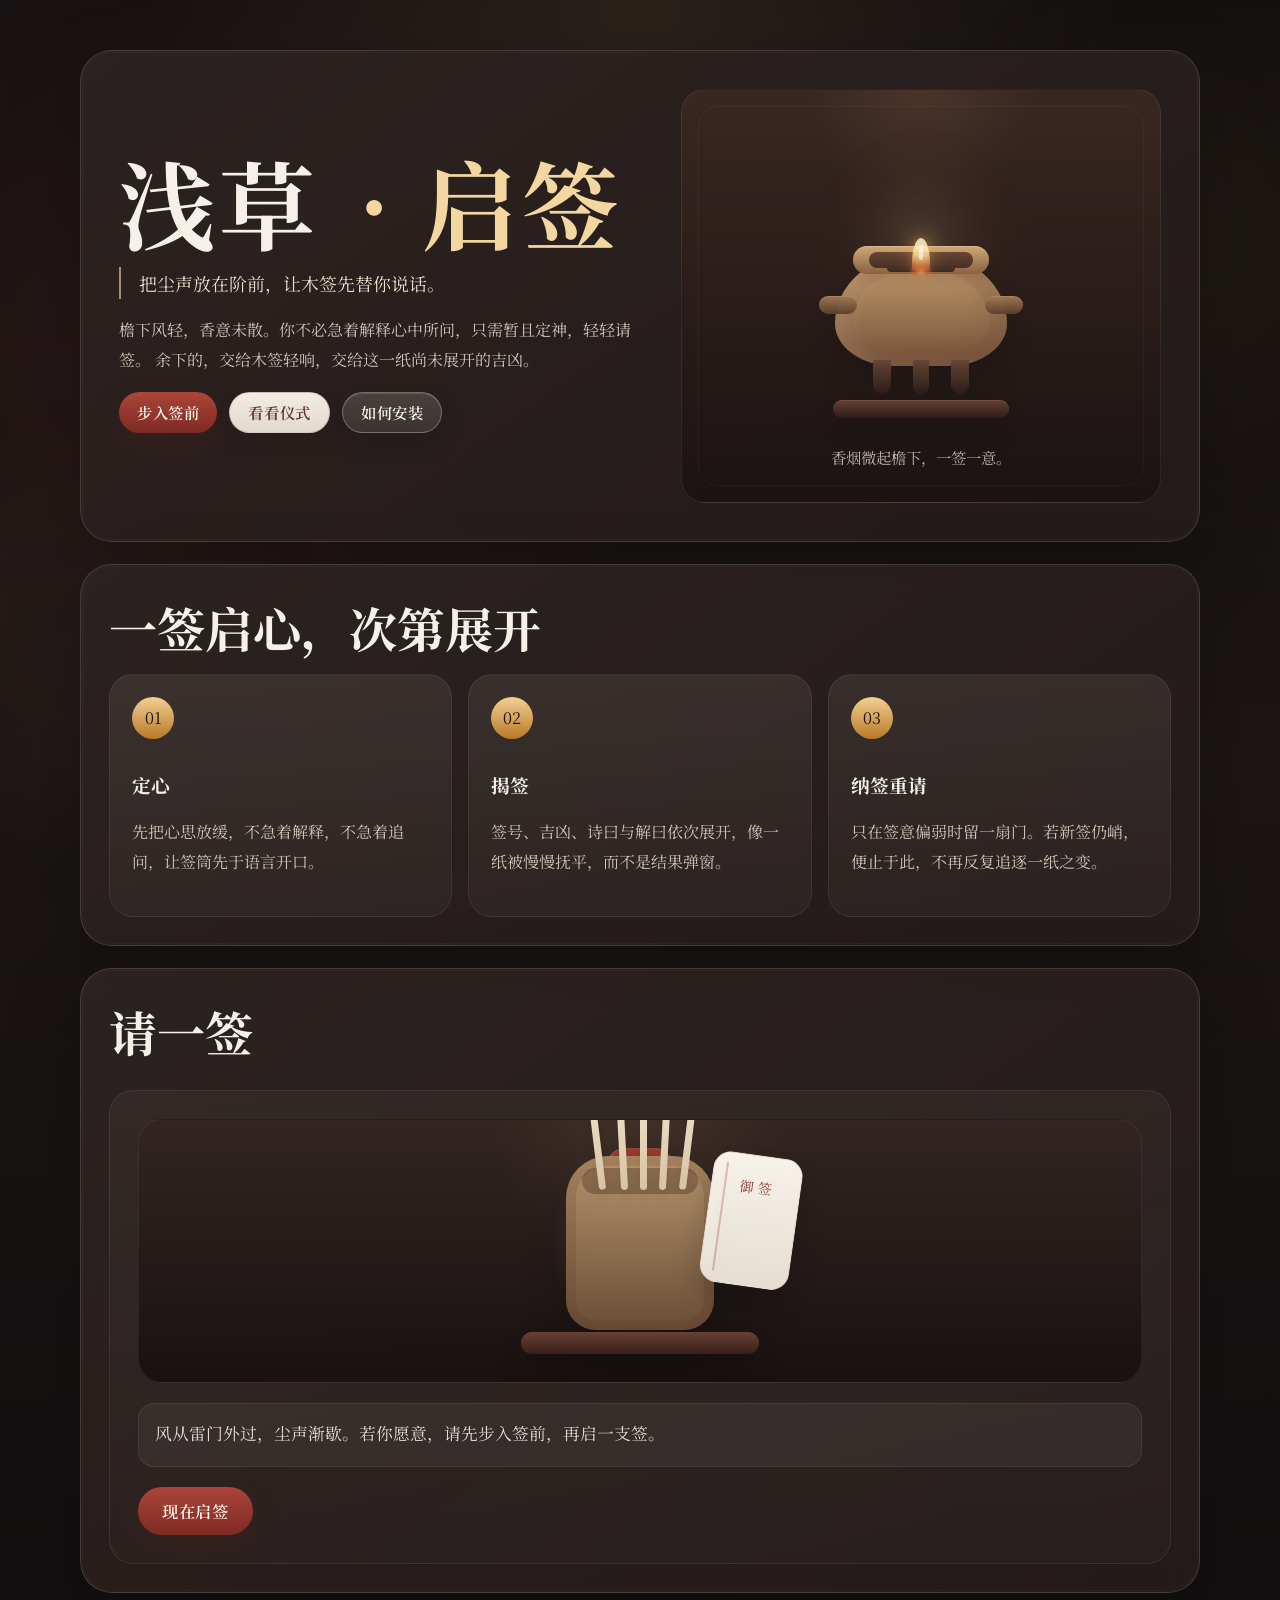
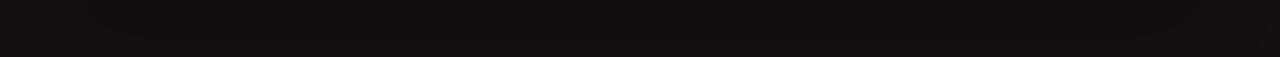
==== commit 5a0c2697: "Refine incense flame and smoke motion" ====
--- a/app/index.html
+++ b/app/index.html
@@ -25,7 +25,7 @@
     <link rel="icon" href="./icon.svg" type="image/svg+xml" />
     <link rel="apple-touch-icon" href="./icons/apple-touch-icon-180.png" />
     <link rel="manifest" href="./manifest.webmanifest" />
-    <link rel="stylesheet" href="./styles.css?v=20260418-incense1" />
+    <link rel="stylesheet" href="./styles.css?v=20260418-incense2" />
   </head>
   <body>
     <div class="page-glow page-glow-a"></div>
@@ -63,25 +63,20 @@
           <div class="hero-incense">
             <div class="incense-aura"></div>
             <div class="incense-smoke">
-              <svg class="smoke-svg" viewBox="0 0 120 180" aria-hidden="true">
-                <path
-                  class="smoke-path smoke-path-a"
-                  d="M58 172C28 144 24 116 48 90C72 64 76 34 60 8"
-                />
-                <path
-                  class="smoke-path smoke-path-b"
-                  d="M64 172C88 146 92 118 72 92C54 68 54 36 66 8"
-                />
-                <path
-                  class="smoke-path smoke-path-c"
-                  d="M60 172C48 150 52 128 64 108C76 88 76 56 64 28"
-                />
-              </svg>
+              <span class="smoke-wisp smoke-wisp-a"></span>
+              <span class="smoke-wisp smoke-wisp-b"></span>
+              <span class="smoke-wisp smoke-wisp-c"></span>
+              <span class="smoke-wisp smoke-wisp-d"></span>
+              <span class="smoke-wisp smoke-wisp-e"></span>
+              <span class="smoke-wisp smoke-wisp-f"></span>
             </div>
             <div class="incense-burner">
               <div class="incense-mouth"></div>
               <div class="incense-ash"></div>
               <div class="incense-ember"></div>
+              <div class="incense-flame-shell">
+                <div class="incense-flame"></div>
+              </div>
               <span class="incense-handle incense-handle-left"></span>
               <span class="incense-handle incense-handle-right"></span>
               <span class="incense-foot incense-foot-left"></span>
@@ -235,6 +230,6 @@
       <button class="button"></button>
     </template>
 
-    <script type="module" src="./app.js?v=20260418-wind1"></script>
+    <script type="module" src="./app.js?v=20260418-wind2"></script>
   </body>
 </html>
--- a/app/styles.css
+++ b/app/styles.css
@@ -250,8 +250,8 @@
 }
 
 .hero-scene {
-  --wind-x: 0;
-  --wind-y: 0;
+  --gust-x: 0;
+  --gust-y: 0;
   position: relative;
   min-height: 360px;
   padding: 28px 28px 30px;
@@ -294,52 +294,127 @@
   width: 144px;
   height: 180px;
   pointer-events: none;
-  transform:
-    translateX(calc(var(--wind-x) * 12px))
-    translateY(calc(var(--wind-y) * -4px));
-  transition: transform 180ms ease-out;
-}
-
-.smoke-svg {
-  width: 100%;
-  height: 100%;
-  overflow: visible;
-}
-
-.smoke-path {
-  fill: none;
-  stroke: rgba(239, 223, 202, 0.2);
-  stroke-linecap: round;
+  transform: translateX(calc(var(--gust-x) * 10px));
+}
+
+.smoke-wisp {
+  position: absolute;
+  left: 50%;
+  bottom: 10px;
+  width: 28px;
+  height: 88px;
+  opacity: 0;
   mix-blend-mode: screen;
-  transform-box: fill-box;
   transform-origin: center bottom;
-  filter: blur(4px);
-}
-
-.smoke-path-a {
-  stroke-width: 11;
-  transform:
-    translateX(calc(var(--wind-x) * 22px))
-    rotate(calc(var(--wind-x) * 8deg));
-  animation: smoke-drift-a 8.8s ease-in-out infinite;
-}
-
-.smoke-path-b {
-  stroke-width: 8;
-  opacity: 0.72;
-  transform:
-    translateX(calc(var(--wind-x) * 32px))
-    rotate(calc(var(--wind-x) * 12deg));
-  animation: smoke-drift-b 10.2s ease-in-out infinite -1.6s;
-}
-
-.smoke-path-c {
-  stroke-width: 5.5;
-  opacity: 0.54;
-  transform:
-    translateX(calc(var(--wind-x) * 18px))
-    rotate(calc(var(--wind-x) * 6deg));
-  animation: smoke-drift-c 9.4s ease-in-out infinite -3s;
+  background:
+    radial-gradient(ellipse at center, rgba(239, 229, 214, 0.18), rgba(239, 229, 214, 0.08) 46%, rgba(239, 229, 214, 0) 72%);
+  filter: blur(8px);
+}
+
+.smoke-wisp::before,
+.smoke-wisp::after {
+  content: "";
+  position: absolute;
+  border-radius: 999px;
+  background:
+    radial-gradient(ellipse at center, rgba(239, 229, 214, 0.14), rgba(239, 229, 214, 0) 72%);
+  filter: blur(6px);
+}
+
+.smoke-wisp::before {
+  width: 20px;
+  height: 54px;
+  left: -6px;
+  top: 8px;
+}
+
+.smoke-wisp::after {
+  width: 18px;
+  height: 48px;
+  right: -4px;
+  top: 18px;
+}
+
+.smoke-wisp-a {
+  --start-x: -14px;
+  --mid-x: -24px;
+  --end-x: -10px;
+  --far-x: 16px;
+  --start-rot: -8deg;
+  --mid-rot: 5deg;
+  --end-rot: -6deg;
+  --far-rot: 10deg;
+  animation: smoke-rise 8.6s cubic-bezier(0.3, 0.08, 0.26, 1) infinite;
+}
+
+.smoke-wisp-b {
+  --start-x: 10px;
+  --mid-x: 4px;
+  --end-x: 18px;
+  --far-x: 36px;
+  --start-rot: 4deg;
+  --mid-rot: -7deg;
+  --end-rot: 8deg;
+  --far-rot: 14deg;
+  width: 24px;
+  height: 82px;
+  animation: smoke-rise 10.2s cubic-bezier(0.3, 0.08, 0.26, 1) infinite -1.8s;
+}
+
+.smoke-wisp-c {
+  --start-x: -6px;
+  --mid-x: 12px;
+  --end-x: -12px;
+  --far-x: -20px;
+  --start-rot: -3deg;
+  --mid-rot: 10deg;
+  --end-rot: -12deg;
+  --far-rot: -16deg;
+  width: 22px;
+  height: 74px;
+  animation: smoke-rise 9.4s cubic-bezier(0.3, 0.08, 0.26, 1) infinite -3.6s;
+}
+
+.smoke-wisp-d {
+  --start-x: 16px;
+  --mid-x: -10px;
+  --end-x: 24px;
+  --far-x: 6px;
+  --start-rot: 6deg;
+  --mid-rot: -10deg;
+  --end-rot: 14deg;
+  --far-rot: 6deg;
+  width: 20px;
+  height: 78px;
+  animation: smoke-rise 8.8s cubic-bezier(0.3, 0.08, 0.26, 1) infinite -5s;
+}
+
+.smoke-wisp-e {
+  --start-x: -18px;
+  --mid-x: -4px;
+  --end-x: 14px;
+  --far-x: 28px;
+  --start-rot: -10deg;
+  --mid-rot: 4deg;
+  --end-rot: -4deg;
+  --far-rot: 12deg;
+  width: 18px;
+  height: 68px;
+  animation: smoke-rise 11.2s cubic-bezier(0.3, 0.08, 0.26, 1) infinite -6.2s;
+}
+
+.smoke-wisp-f {
+  --start-x: 6px;
+  --mid-x: -14px;
+  --end-x: -6px;
+  --far-x: -28px;
+  --start-rot: 2deg;
+  --mid-rot: -12deg;
+  --end-rot: 8deg;
+  --far-rot: -14deg;
+  width: 16px;
+  height: 64px;
+  animation: smoke-rise 9.8s cubic-bezier(0.3, 0.08, 0.26, 1) infinite -7.8s;
 }
 
 .incense-burner {
@@ -412,9 +487,60 @@
   border-radius: 999px;
   background:
     radial-gradient(circle at 50% 50%, rgba(255, 207, 120, 0.86), rgba(198, 88, 42, 0.62) 54%, rgba(198, 88, 42, 0) 100%);
-  filter: blur(0.8px);
-  opacity: 0.76;
+  filter: blur(1.1px);
+  opacity: 0.72;
   animation: ember-pulse 4.8s ease-in-out infinite;
+}
+
+.incense-flame-shell {
+  position: absolute;
+  top: -16px;
+  left: 50%;
+  width: 18px;
+  height: 38px;
+  transform:
+    translateX(calc(-50% + (var(--gust-x) * 6px)))
+    rotate(calc(var(--gust-x) * 10deg));
+  transform-origin: center bottom;
+}
+
+.incense-flame {
+  position: absolute;
+  inset: 0;
+  border-radius: 64% 64% 44% 44% / 82% 82% 20% 20%;
+  background:
+    radial-gradient(circle at 50% 18%, rgba(255, 250, 238, 0.98), rgba(252, 222, 146, 0.96) 34%, rgba(224, 112, 54, 0.82) 68%, rgba(224, 112, 54, 0) 100%);
+  filter: blur(0.35px) brightness(1);
+  opacity: 0.92;
+  box-shadow:
+    0 0 10px rgba(255, 193, 101, 0.22),
+    0 0 22px rgba(214, 104, 48, 0.14);
+  animation: flame-real 1.7s cubic-bezier(0.34, 0.08, 0.25, 1) infinite;
+}
+
+.incense-flame::before {
+  content: "";
+  position: absolute;
+  inset: -8px -10px 0;
+  border-radius: 999px;
+  background:
+    radial-gradient(circle at 50% 36%, rgba(255, 207, 120, 0.28), rgba(255, 207, 120, 0) 72%);
+  filter: blur(8px);
+  animation: flame-glow 2.2s ease-in-out infinite;
+}
+
+.incense-flame::after {
+  content: "";
+  position: absolute;
+  left: 50%;
+  top: 8px;
+  width: 4px;
+  height: 14px;
+  transform: translateX(-50%);
+  border-radius: 999px;
+  background: rgba(255, 251, 239, 0.86);
+  filter: blur(0.55px);
+  opacity: 0.9;
 }
 
 .incense-handle {
@@ -648,48 +774,99 @@
 @keyframes ember-pulse {
   0%,
   100% {
-    opacity: 0.64;
-    transform: translateX(-50%) scale(0.92);
+    opacity: 0.58;
+    transform: translateX(-50%) scale(0.9);
   }
   50% {
-    opacity: 0.88;
-    transform: translateX(-50%) scale(1.04);
-  }
-}
-
-@keyframes smoke-drift-a {
+    opacity: 0.92;
+    transform: translateX(-50%) scale(1.08);
+  }
+}
+
+@keyframes smoke-rise {
   0%,
   100% {
-    opacity: 0.22;
-    stroke-dashoffset: 0;
-  }
-  50% {
-    opacity: 0.32;
-    stroke-dashoffset: 8;
-  }
-}
-
-@keyframes smoke-drift-b {
+    opacity: 0;
+    transform:
+      translate3d(
+        calc(-50% + var(--start-x) + (var(--gust-x) * 34px)),
+        0,
+        0
+      )
+      scale(0.38, 0.56)
+      rotate(calc(var(--start-rot) + (var(--gust-x) * 4deg)));
+  }
+  10% {
+    opacity: 0.1;
+  }
+  36% {
+    opacity: 0.2;
+    transform:
+      translate3d(
+        calc(-50% + var(--mid-x) + (var(--gust-x) * 44px)),
+        -54px,
+        0
+      )
+      scale(0.86, 1.18)
+      rotate(calc(var(--mid-rot) + (var(--gust-x) * 10deg)));
+  }
+  68% {
+    opacity: 0.14;
+    transform:
+      translate3d(
+        calc(-50% + var(--end-x) + (var(--gust-x) * 62px)),
+        -116px,
+        0
+      )
+      scale(1.12, 1.72)
+      rotate(calc(var(--end-rot) + (var(--gust-x) * 16deg)));
+  }
+  100% {
+    opacity: 0;
+    transform:
+      translate3d(
+        calc(-50% + var(--far-x) + (var(--gust-x) * 88px)),
+        -176px,
+        0
+      )
+      scale(1.34, 2.18)
+      rotate(calc(var(--far-rot) + (var(--gust-x) * 24deg)));
+  }
+}
+
+@keyframes flame-real {
   0%,
   100% {
-    opacity: 0.14;
-    stroke-dashoffset: 0;
-  }
-  50% {
-    opacity: 0.24;
-    stroke-dashoffset: -10;
-  }
-}
-
-@keyframes smoke-drift-c {
+    transform: translateX(0) rotate(-2deg) scale(0.96, 1.02);
+    filter: blur(0.35px) brightness(0.96);
+    opacity: 0.88;
+  }
+  22% {
+    transform: translateX(-0.7px) rotate(2deg) scale(1.02, 1.08);
+    filter: blur(0.28px) brightness(1.08);
+    opacity: 0.98;
+  }
+  48% {
+    transform: translateX(0.8px) rotate(-1deg) scale(0.94, 0.98);
+    filter: blur(0.42px) brightness(0.9);
+    opacity: 0.84;
+  }
+  72% {
+    transform: translateX(-0.5px) rotate(1.3deg) scale(1, 1.06);
+    filter: blur(0.3px) brightness(1.04);
+    opacity: 0.96;
+  }
+}
+
+@keyframes flame-glow {
   0%,
   100% {
-    opacity: 0.08;
-    stroke-dashoffset: 0;
+    opacity: 0.26;
+    transform: scale(0.9);
   }
   50% {
-    opacity: 0.16;
-    stroke-dashoffset: 6;
+    opacity: 0.4;
+    transform: scale(1.06);
   }
 }
 
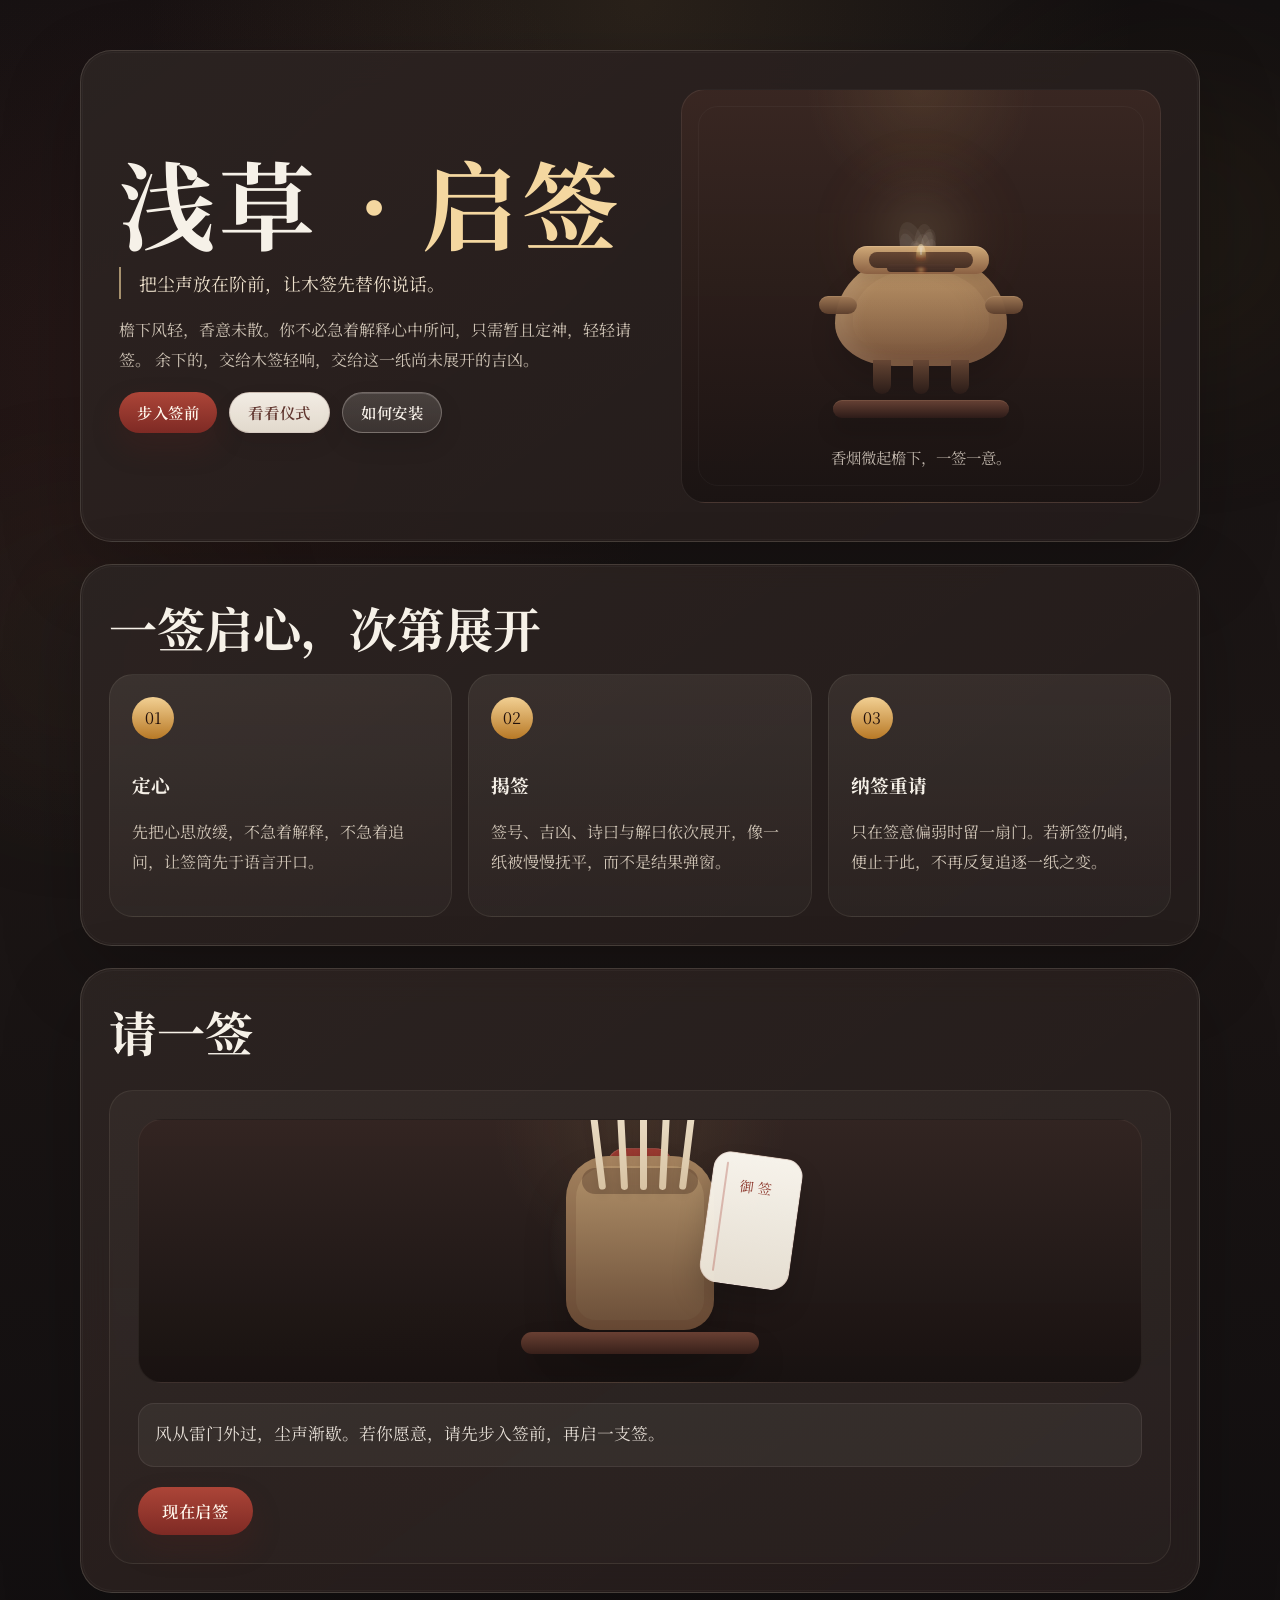
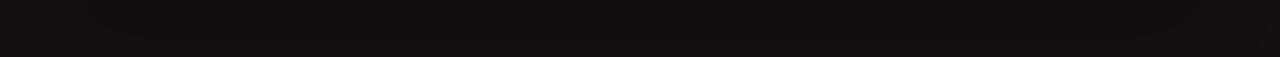
==== commit 19c83bba: "Refine hero smoke gust simulation" ====
--- a/app/index.html
+++ b/app/index.html
@@ -25,7 +25,7 @@
     <link rel="icon" href="./icon.svg" type="image/svg+xml" />
     <link rel="apple-touch-icon" href="./icons/apple-touch-icon-180.png" />
     <link rel="manifest" href="./manifest.webmanifest" />
-    <link rel="stylesheet" href="./styles.css?v=20260418-incense2" />
+    <link rel="stylesheet" href="./styles.css?v=20260418-incense3" />
   </head>
   <body>
     <div class="page-glow page-glow-a"></div>
@@ -63,12 +63,7 @@
           <div class="hero-incense">
             <div class="incense-aura"></div>
             <div class="incense-smoke">
-              <span class="smoke-wisp smoke-wisp-a"></span>
-              <span class="smoke-wisp smoke-wisp-b"></span>
-              <span class="smoke-wisp smoke-wisp-c"></span>
-              <span class="smoke-wisp smoke-wisp-d"></span>
-              <span class="smoke-wisp smoke-wisp-e"></span>
-              <span class="smoke-wisp smoke-wisp-f"></span>
+              <canvas class="smoke-canvas" id="hero-smoke"></canvas>
             </div>
             <div class="incense-burner">
               <div class="incense-mouth"></div>
@@ -230,6 +225,6 @@
       <button class="button"></button>
     </template>
 
-    <script type="module" src="./app.js?v=20260418-wind2"></script>
+    <script type="module" src="./app.js?v=20260418-wind3"></script>
   </body>
 </html>
--- a/app/styles.css
+++ b/app/styles.css
@@ -290,131 +290,20 @@
 
 .incense-smoke {
   position: absolute;
-  top: -8px;
-  width: 144px;
-  height: 180px;
+  left: 50%;
+  top: -22px;
+  width: 160px;
+  height: 194px;
   pointer-events: none;
-  transform: translateX(calc(var(--gust-x) * 10px));
-}
-
-.smoke-wisp {
-  position: absolute;
-  left: 50%;
-  bottom: 10px;
-  width: 28px;
-  height: 88px;
-  opacity: 0;
+  transform: translateX(-50%);
+}
+
+.smoke-canvas {
+  display: block;
+  width: 100%;
+  height: 100%;
+  opacity: 0.92;
   mix-blend-mode: screen;
-  transform-origin: center bottom;
-  background:
-    radial-gradient(ellipse at center, rgba(239, 229, 214, 0.18), rgba(239, 229, 214, 0.08) 46%, rgba(239, 229, 214, 0) 72%);
-  filter: blur(8px);
-}
-
-.smoke-wisp::before,
-.smoke-wisp::after {
-  content: "";
-  position: absolute;
-  border-radius: 999px;
-  background:
-    radial-gradient(ellipse at center, rgba(239, 229, 214, 0.14), rgba(239, 229, 214, 0) 72%);
-  filter: blur(6px);
-}
-
-.smoke-wisp::before {
-  width: 20px;
-  height: 54px;
-  left: -6px;
-  top: 8px;
-}
-
-.smoke-wisp::after {
-  width: 18px;
-  height: 48px;
-  right: -4px;
-  top: 18px;
-}
-
-.smoke-wisp-a {
-  --start-x: -14px;
-  --mid-x: -24px;
-  --end-x: -10px;
-  --far-x: 16px;
-  --start-rot: -8deg;
-  --mid-rot: 5deg;
-  --end-rot: -6deg;
-  --far-rot: 10deg;
-  animation: smoke-rise 8.6s cubic-bezier(0.3, 0.08, 0.26, 1) infinite;
-}
-
-.smoke-wisp-b {
-  --start-x: 10px;
-  --mid-x: 4px;
-  --end-x: 18px;
-  --far-x: 36px;
-  --start-rot: 4deg;
-  --mid-rot: -7deg;
-  --end-rot: 8deg;
-  --far-rot: 14deg;
-  width: 24px;
-  height: 82px;
-  animation: smoke-rise 10.2s cubic-bezier(0.3, 0.08, 0.26, 1) infinite -1.8s;
-}
-
-.smoke-wisp-c {
-  --start-x: -6px;
-  --mid-x: 12px;
-  --end-x: -12px;
-  --far-x: -20px;
-  --start-rot: -3deg;
-  --mid-rot: 10deg;
-  --end-rot: -12deg;
-  --far-rot: -16deg;
-  width: 22px;
-  height: 74px;
-  animation: smoke-rise 9.4s cubic-bezier(0.3, 0.08, 0.26, 1) infinite -3.6s;
-}
-
-.smoke-wisp-d {
-  --start-x: 16px;
-  --mid-x: -10px;
-  --end-x: 24px;
-  --far-x: 6px;
-  --start-rot: 6deg;
-  --mid-rot: -10deg;
-  --end-rot: 14deg;
-  --far-rot: 6deg;
-  width: 20px;
-  height: 78px;
-  animation: smoke-rise 8.8s cubic-bezier(0.3, 0.08, 0.26, 1) infinite -5s;
-}
-
-.smoke-wisp-e {
-  --start-x: -18px;
-  --mid-x: -4px;
-  --end-x: 14px;
-  --far-x: 28px;
-  --start-rot: -10deg;
-  --mid-rot: 4deg;
-  --end-rot: -4deg;
-  --far-rot: 12deg;
-  width: 18px;
-  height: 68px;
-  animation: smoke-rise 11.2s cubic-bezier(0.3, 0.08, 0.26, 1) infinite -6.2s;
-}
-
-.smoke-wisp-f {
-  --start-x: 6px;
-  --mid-x: -14px;
-  --end-x: -6px;
-  --far-x: -28px;
-  --start-rot: 2deg;
-  --mid-rot: -12deg;
-  --end-rot: 8deg;
-  --far-rot: -14deg;
-  width: 16px;
-  height: 64px;
-  animation: smoke-rise 9.8s cubic-bezier(0.3, 0.08, 0.26, 1) infinite -7.8s;
 }
 
 .incense-burner {
@@ -479,68 +368,68 @@
 
 .incense-ember {
   position: absolute;
-  top: 12px;
+  top: 13px;
   left: 50%;
-  width: 22px;
-  height: 10px;
+  width: 12px;
+  height: 6px;
   transform: translateX(-50%);
   border-radius: 999px;
   background:
-    radial-gradient(circle at 50% 50%, rgba(255, 207, 120, 0.86), rgba(198, 88, 42, 0.62) 54%, rgba(198, 88, 42, 0) 100%);
-  filter: blur(1.1px);
+    radial-gradient(circle at 50% 50%, rgba(255, 210, 132, 0.9), rgba(196, 88, 42, 0.54) 58%, rgba(196, 88, 42, 0) 100%);
+  filter: blur(0.9px);
+  opacity: 0.54;
+  animation: ember-pulse 5.2s ease-in-out infinite;
+}
+
+.incense-flame-shell {
+  position: absolute;
+  top: -10px;
+  left: 50%;
+  width: 10px;
+  height: 18px;
+  transform:
+    translateX(calc(-50% + (var(--gust-x) * 1.8px)))
+    rotate(calc(var(--gust-x) * 4deg));
+  transform-origin: center bottom;
+}
+
+.incense-flame {
+  position: absolute;
+  inset: 0;
+  border-radius: 58% 58% 42% 42% / 76% 76% 24% 24%;
+  background:
+    radial-gradient(circle at 50% 22%, rgba(255, 250, 241, 0.92), rgba(251, 216, 138, 0.72) 38%, rgba(214, 98, 44, 0.34) 74%, rgba(214, 98, 44, 0) 100%);
+  filter: blur(0.3px) brightness(0.94);
   opacity: 0.72;
-  animation: ember-pulse 4.8s ease-in-out infinite;
-}
-
-.incense-flame-shell {
-  position: absolute;
-  top: -16px;
-  left: 50%;
-  width: 18px;
-  height: 38px;
-  transform:
-    translateX(calc(-50% + (var(--gust-x) * 6px)))
-    rotate(calc(var(--gust-x) * 10deg));
-  transform-origin: center bottom;
-}
-
-.incense-flame {
-  position: absolute;
-  inset: 0;
-  border-radius: 64% 64% 44% 44% / 82% 82% 20% 20%;
-  background:
-    radial-gradient(circle at 50% 18%, rgba(255, 250, 238, 0.98), rgba(252, 222, 146, 0.96) 34%, rgba(224, 112, 54, 0.82) 68%, rgba(224, 112, 54, 0) 100%);
-  filter: blur(0.35px) brightness(1);
-  opacity: 0.92;
   box-shadow:
-    0 0 10px rgba(255, 193, 101, 0.22),
-    0 0 22px rgba(214, 104, 48, 0.14);
-  animation: flame-real 1.7s cubic-bezier(0.34, 0.08, 0.25, 1) infinite;
+    0 0 5px rgba(255, 196, 108, 0.16),
+    0 0 11px rgba(214, 104, 48, 0.08);
+  animation: flame-real 2.1s cubic-bezier(0.34, 0.08, 0.25, 1) infinite;
 }
 
 .incense-flame::before {
   content: "";
   position: absolute;
-  inset: -8px -10px 0;
-  border-radius: 999px;
-  background:
-    radial-gradient(circle at 50% 36%, rgba(255, 207, 120, 0.28), rgba(255, 207, 120, 0) 72%);
-  filter: blur(8px);
-  animation: flame-glow 2.2s ease-in-out infinite;
+  inset: -4px -5px 0;
+  border-radius: 999px;
+  background:
+    radial-gradient(circle at 50% 40%, rgba(255, 206, 118, 0.18), rgba(255, 206, 118, 0) 74%);
+  filter: blur(4px);
+  animation: flame-glow 2.8s ease-in-out infinite;
 }
 
 .incense-flame::after {
   content: "";
   position: absolute;
   left: 50%;
-  top: 8px;
-  width: 4px;
-  height: 14px;
+  top: 4px;
+  width: 2px;
+  height: 7px;
   transform: translateX(-50%);
   border-radius: 999px;
-  background: rgba(255, 251, 239, 0.86);
-  filter: blur(0.55px);
-  opacity: 0.9;
+  background: rgba(255, 250, 238, 0.76);
+  filter: blur(0.35px);
+  opacity: 0.72;
 }
 
 .incense-handle {
@@ -774,99 +663,52 @@
 @keyframes ember-pulse {
   0%,
   100% {
-    opacity: 0.58;
-    transform: translateX(-50%) scale(0.9);
-  }
-  50% {
-    opacity: 0.92;
-    transform: translateX(-50%) scale(1.08);
-  }
-}
-
-@keyframes smoke-rise {
-  0%,
-  100% {
-    opacity: 0;
-    transform:
-      translate3d(
-        calc(-50% + var(--start-x) + (var(--gust-x) * 34px)),
-        0,
-        0
-      )
-      scale(0.38, 0.56)
-      rotate(calc(var(--start-rot) + (var(--gust-x) * 4deg)));
-  }
-  10% {
-    opacity: 0.1;
-  }
-  36% {
-    opacity: 0.2;
-    transform:
-      translate3d(
-        calc(-50% + var(--mid-x) + (var(--gust-x) * 44px)),
-        -54px,
-        0
-      )
-      scale(0.86, 1.18)
-      rotate(calc(var(--mid-rot) + (var(--gust-x) * 10deg)));
+    opacity: 0.42;
+    transform: translateX(-50%) scale(0.88);
+  }
+  42% {
+    opacity: 0.76;
+    transform: translateX(-50%) scale(1.03);
   }
   68% {
-    opacity: 0.14;
-    transform:
-      translate3d(
-        calc(-50% + var(--end-x) + (var(--gust-x) * 62px)),
-        -116px,
-        0
-      )
-      scale(1.12, 1.72)
-      rotate(calc(var(--end-rot) + (var(--gust-x) * 16deg)));
-  }
-  100% {
-    opacity: 0;
-    transform:
-      translate3d(
-        calc(-50% + var(--far-x) + (var(--gust-x) * 88px)),
-        -176px,
-        0
-      )
-      scale(1.34, 2.18)
-      rotate(calc(var(--far-rot) + (var(--gust-x) * 24deg)));
+    opacity: 0.56;
+    transform: translateX(-50%) scale(0.94);
   }
 }
 
 @keyframes flame-real {
   0%,
   100% {
-    transform: translateX(0) rotate(-2deg) scale(0.96, 1.02);
-    filter: blur(0.35px) brightness(0.96);
-    opacity: 0.88;
-  }
-  22% {
-    transform: translateX(-0.7px) rotate(2deg) scale(1.02, 1.08);
-    filter: blur(0.28px) brightness(1.08);
-    opacity: 0.98;
-  }
-  48% {
-    transform: translateX(0.8px) rotate(-1deg) scale(0.94, 0.98);
-    filter: blur(0.42px) brightness(0.9);
-    opacity: 0.84;
-  }
-  72% {
-    transform: translateX(-0.5px) rotate(1.3deg) scale(1, 1.06);
-    filter: blur(0.3px) brightness(1.04);
-    opacity: 0.96;
+    transform: translateX(0) rotate(-1deg) scale(0.82, 0.92);
+    filter: blur(0.32px) brightness(0.82);
+    opacity: 0.58;
+  }
+  24% {
+    transform: translateX(-0.24px) rotate(1deg) scale(0.95, 1.08);
+    filter: blur(0.22px) brightness(1.08);
+    opacity: 0.76;
+  }
+  51% {
+    transform: translateX(0.26px) rotate(-0.8deg) scale(0.8, 0.88);
+    filter: blur(0.38px) brightness(0.74);
+    opacity: 0.5;
+  }
+  74% {
+    transform: translateX(-0.18px) rotate(0.6deg) scale(0.88, 1);
+    filter: blur(0.26px) brightness(0.96);
+    opacity: 0.7;
   }
 }
 
 @keyframes flame-glow {
   0%,
   100% {
-    opacity: 0.26;
-    transform: scale(0.9);
-  }
-  50% {
-    opacity: 0.4;
-    transform: scale(1.06);
+    opacity: 0.1;
+    transform: scale(0.84);
+  }
+  46% {
+    opacity: 0.22;
+    transform: scale(1);
   }
 }
 
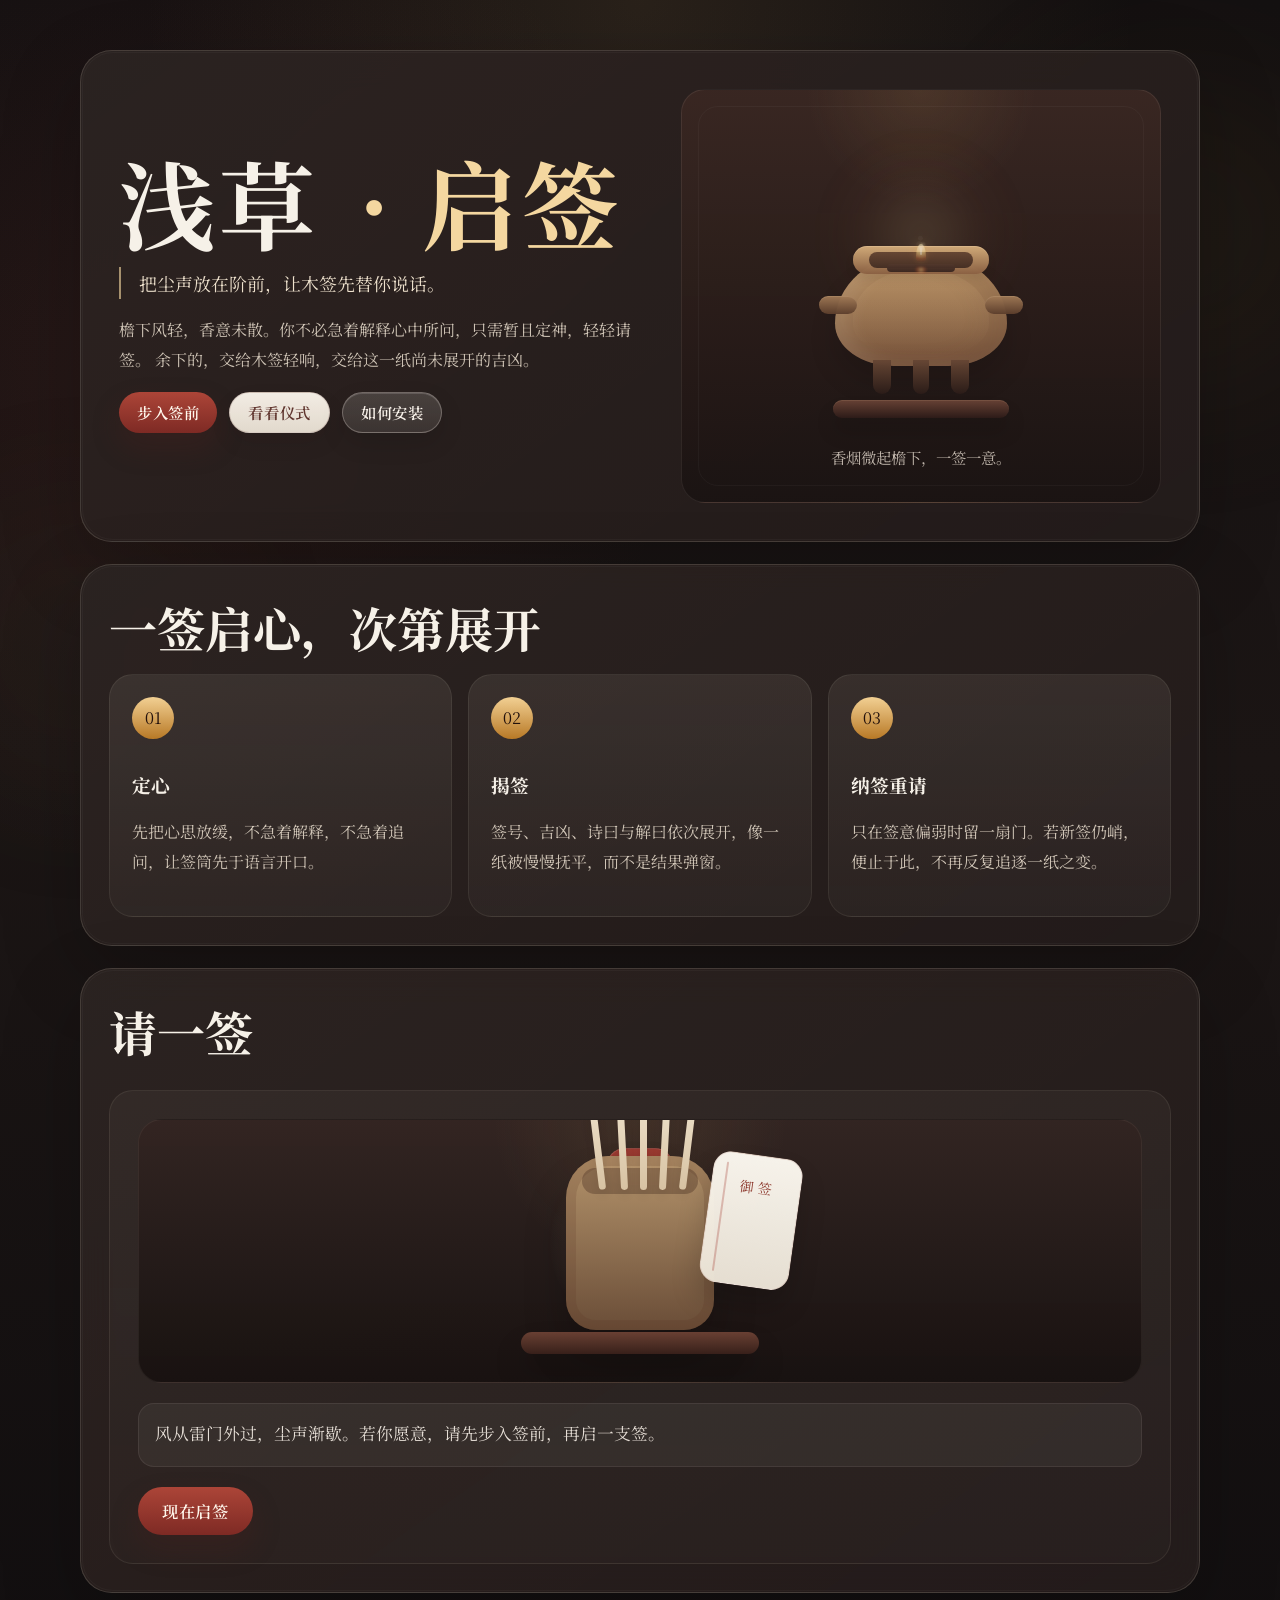
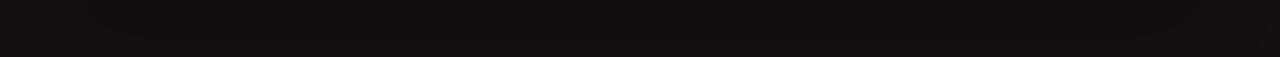
==== commit b8658223: "Refine hero smoke realism" ====
--- a/app/index.html
+++ b/app/index.html
@@ -25,7 +25,7 @@
     <link rel="icon" href="./icon.svg" type="image/svg+xml" />
     <link rel="apple-touch-icon" href="./icons/apple-touch-icon-180.png" />
     <link rel="manifest" href="./manifest.webmanifest" />
-    <link rel="stylesheet" href="./styles.css?v=20260418-incense3" />
+    <link rel="stylesheet" href="./styles.css?v=20260418-incense4" />
   </head>
   <body>
     <div class="page-glow page-glow-a"></div>
@@ -225,6 +225,6 @@
       <button class="button"></button>
     </template>
 
-    <script type="module" src="./app.js?v=20260418-wind3"></script>
+    <script type="module" src="./app.js?v=20260418-wind4"></script>
   </body>
 </html>
--- a/app/styles.css
+++ b/app/styles.css
@@ -291,9 +291,9 @@
 .incense-smoke {
   position: absolute;
   left: 50%;
-  top: -22px;
-  width: 160px;
-  height: 194px;
+  top: -26px;
+  width: 224px;
+  height: 206px;
   pointer-events: none;
   transform: translateX(-50%);
 }
@@ -302,8 +302,12 @@
   display: block;
   width: 100%;
   height: 100%;
-  opacity: 0.92;
+  opacity: 0.9;
   mix-blend-mode: screen;
+  -webkit-mask-image:
+    radial-gradient(circle at 50% 66%, rgba(0, 0, 0, 1) 0, rgba(0, 0, 0, 0.96) 42%, rgba(0, 0, 0, 0.74) 58%, transparent 88%);
+  mask-image:
+    radial-gradient(circle at 50% 66%, rgba(0, 0, 0, 1) 0, rgba(0, 0, 0, 0.96) 42%, rgba(0, 0, 0, 0.74) 58%, transparent 88%);
 }
 
 .incense-burner {
